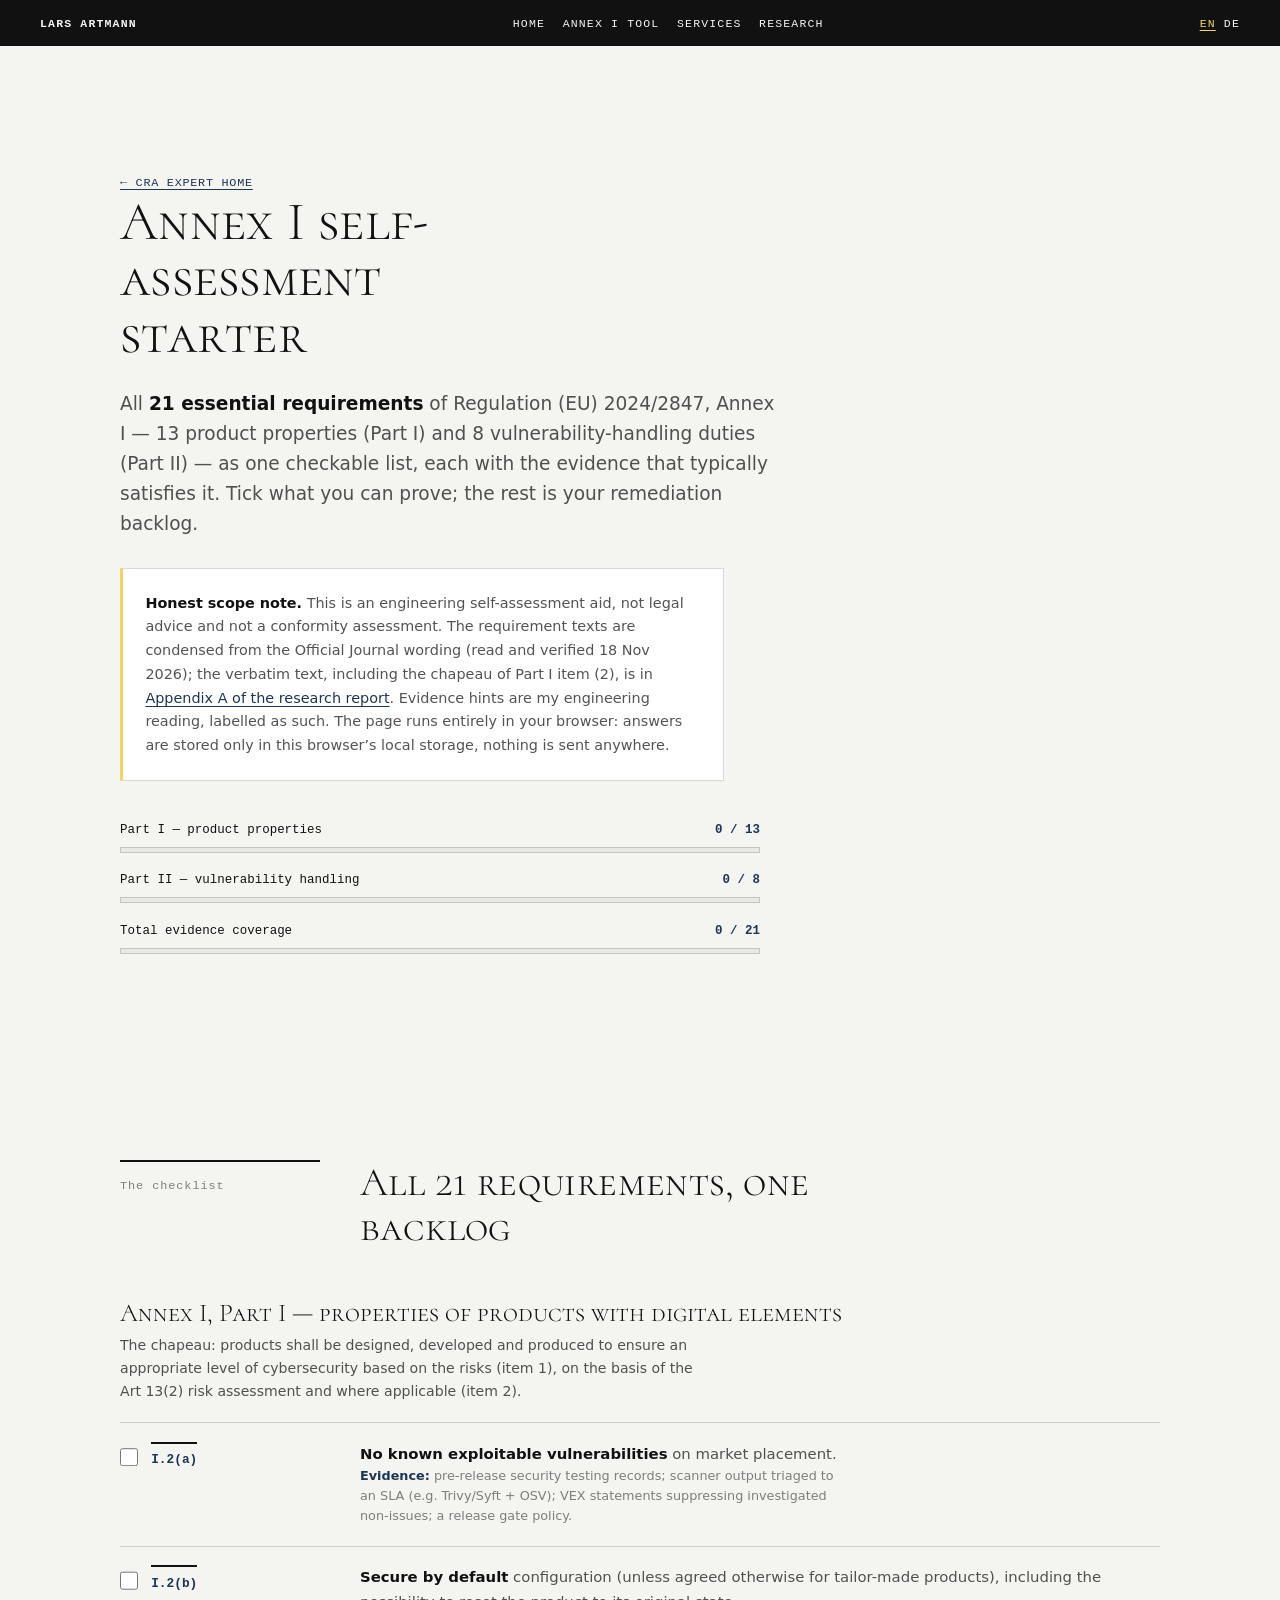
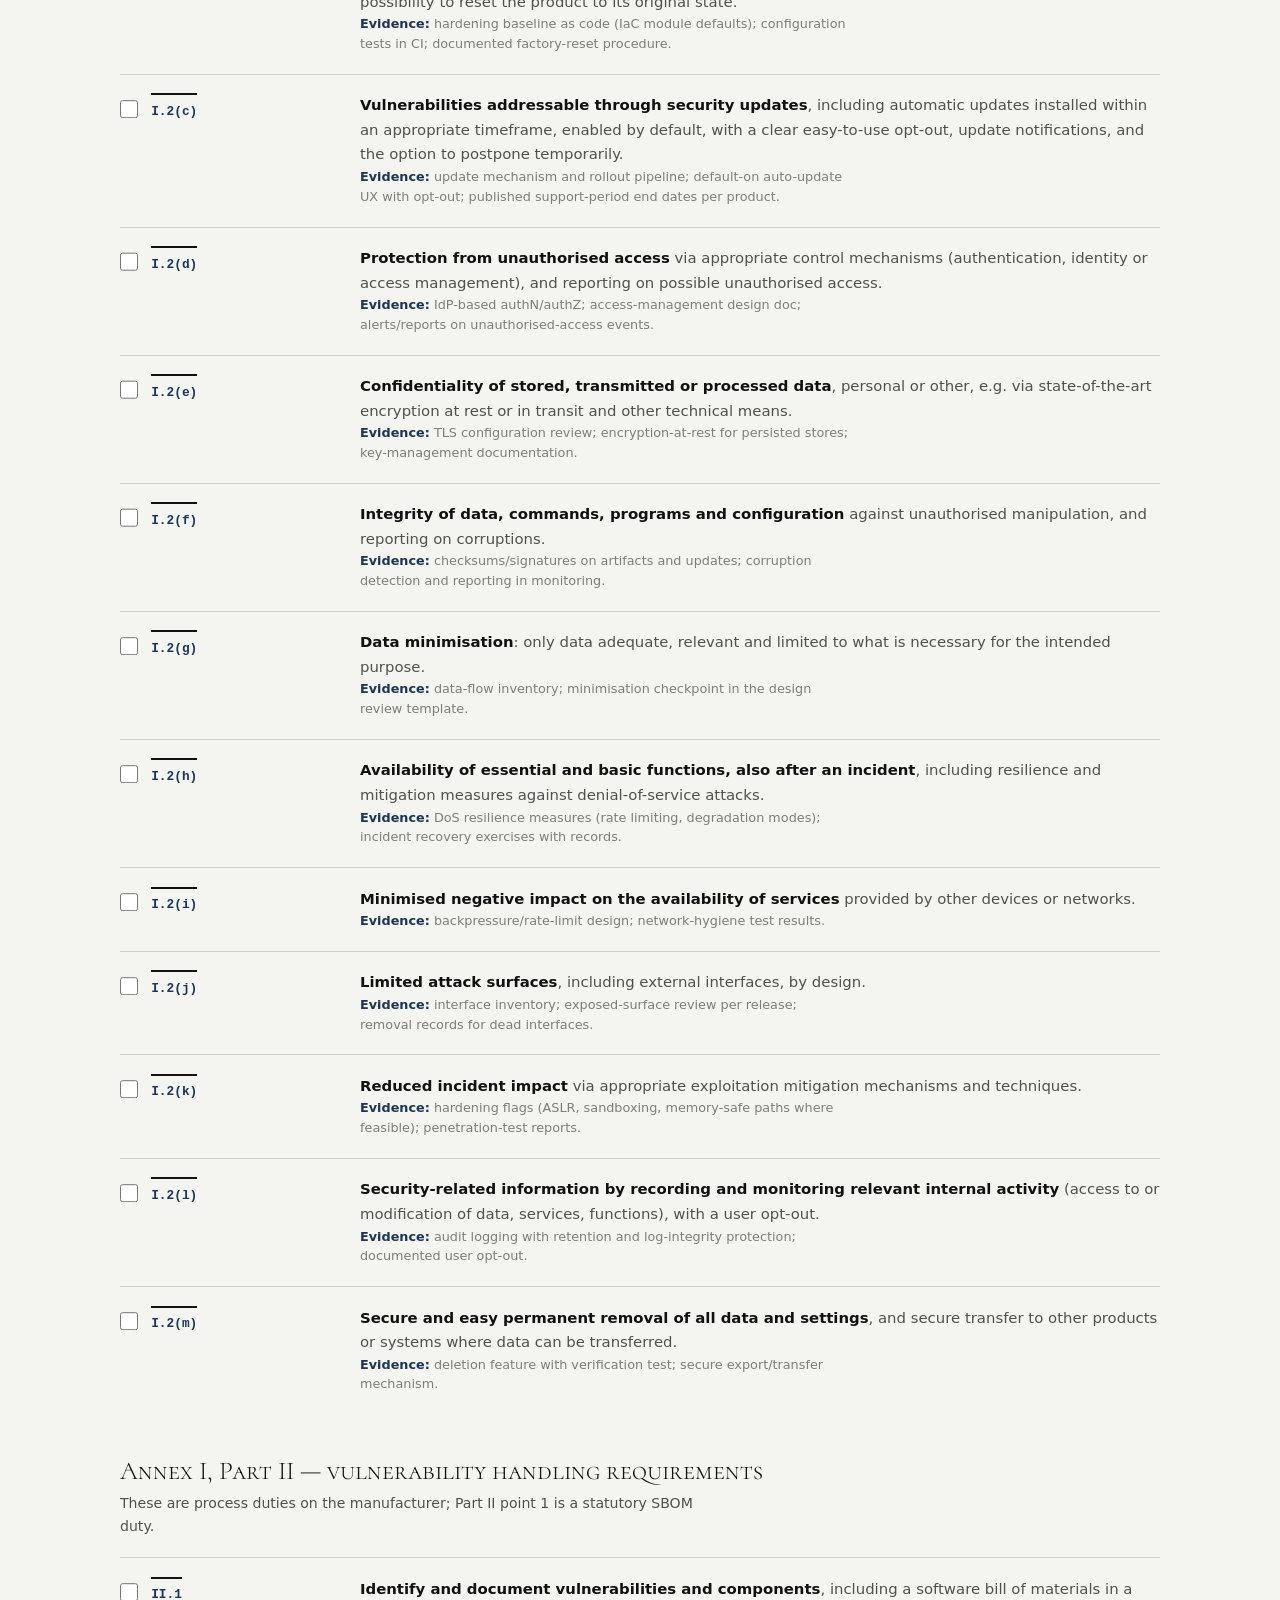
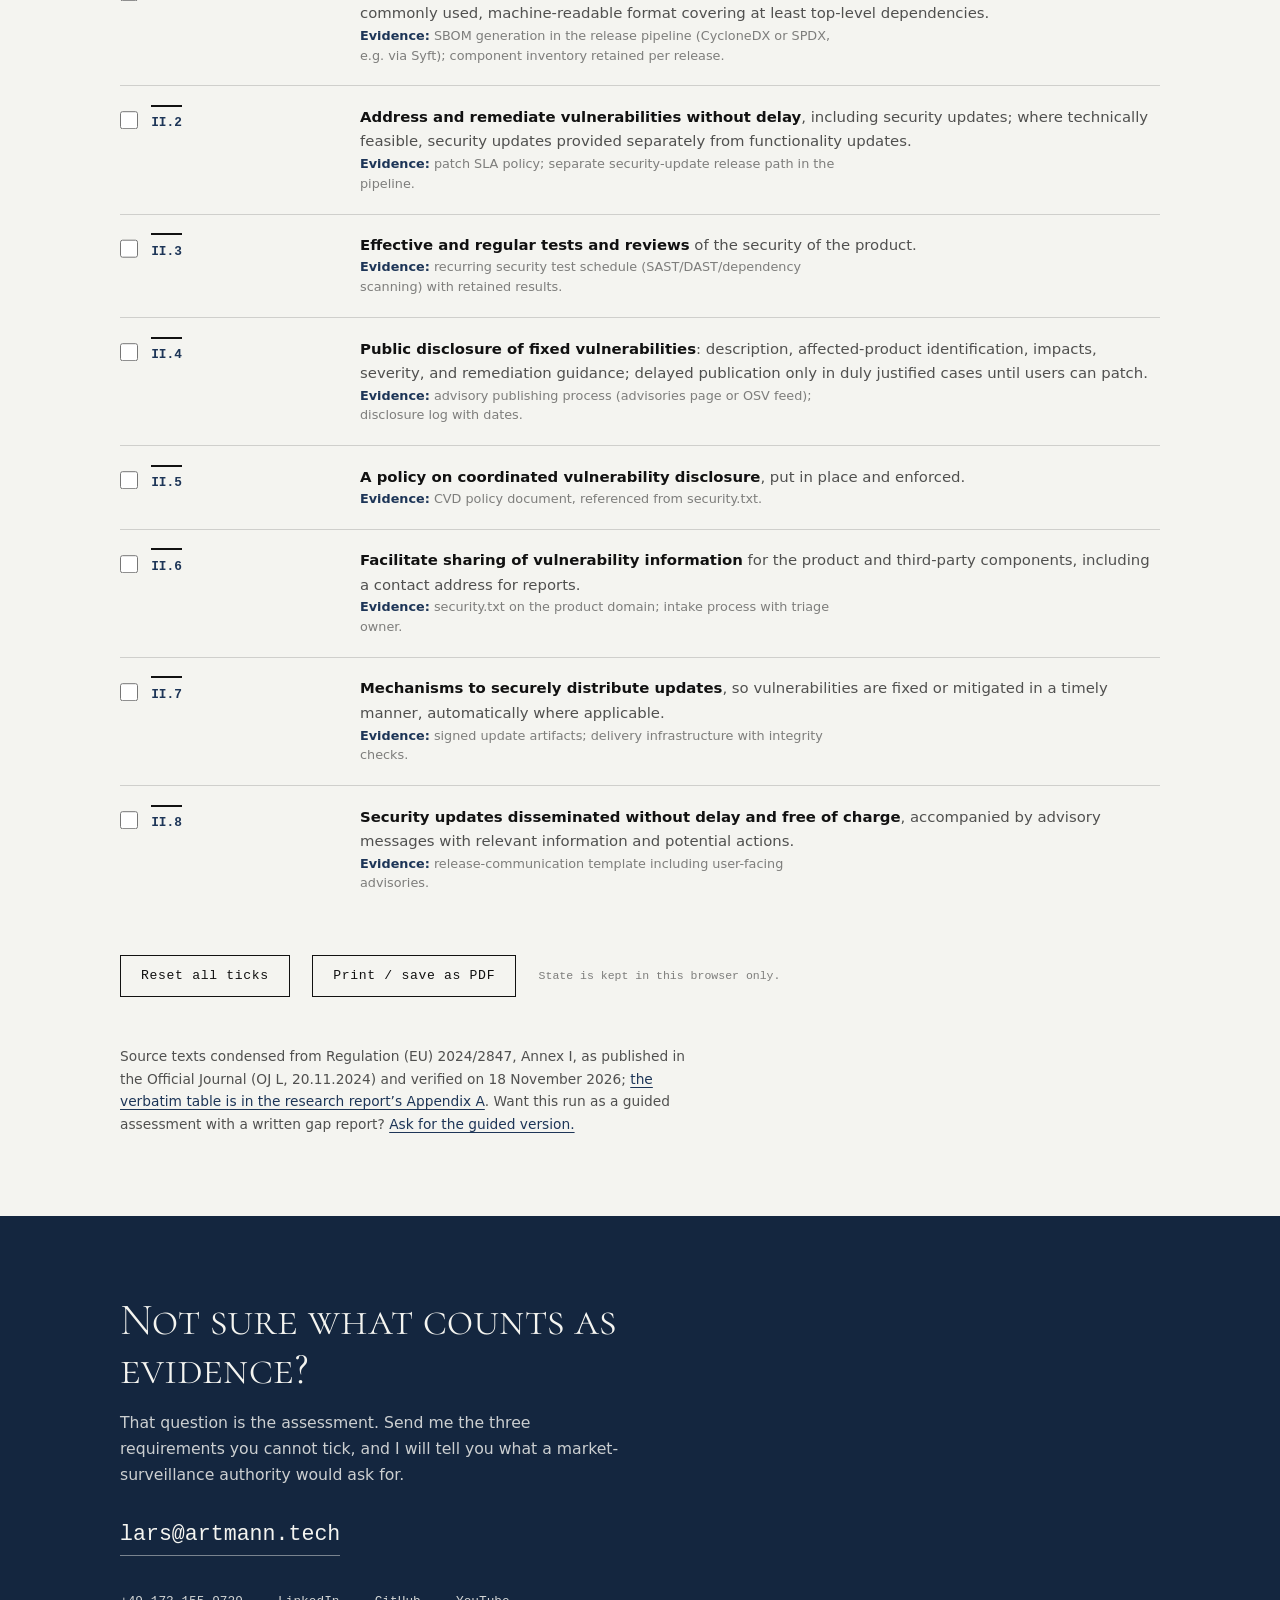
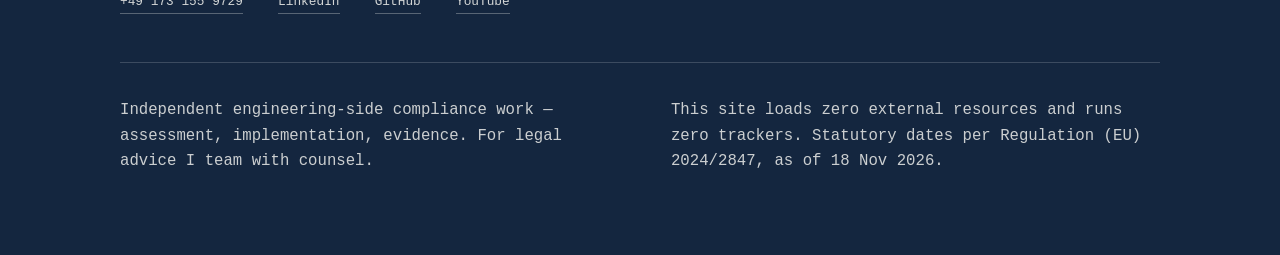
==== annex-i.html @ 2167301a "deploy: site snapshot 2026-11-18T21:20:15Z" ====
<!doctype html>
<html lang="en">
  <head>
    <meta charset="UTF-8" />
    <meta name="viewport" content="width=device-width, initial-scale=1.0" />
    <title>Annex I self-assessment — Lars Artmann, CRA Expert</title>
    <link rel="canonical" href="https://larsartmann.github.io/cra-expert/annex-i.html" />
    <meta
      name="description"
      content="Annex I self-assessment: all 13 product properties and 8 vulnerability-handling requirements as a checkable list with evidence hints. Runs locally."
    />
    <meta name="author" content="Lars Artmann" />
    <meta property="og:type" content="website" />
    <meta property="og:url" content="https://larsartmann.github.io/cra-expert/annex-i.html" />
    <meta property="og:site_name" content="Lars Artmann — CRA Expert" />
    <meta property="og:locale" content="en" />
    <meta property="og:title" content="Annex I self-assessment starter — Lars Artmann, CRA Expert" />
    <meta
      property="og:description"
      content="The 21 essential requirements of CRA Annex I as a checkable list with evidence hints. Local-only: your answers never leave this browser."
    />
    <meta name="twitter:card" content="summary" />
    <meta
      property="og:image"
      content="https://larsartmann.github.io/cra-expert/assets/og.png"
    />
    <meta property="og:image:width" content="1200" />
    <meta property="og:image:height" content="630" />
    <meta name="theme-color" content="#f4f4f0" />
    <link rel="icon" href="assets/favicon.svg" type="image/svg+xml" />
    <link
      rel="preload"
      href="assets/fonts/cormorant-sc-300.woff2"
      as="font"
      type="font/woff2"
      crossorigin
    />
    <link rel="stylesheet" href="assets/site.css" />
    <style>
      .crumbs {
        font-family: var(--font-mono);
        font-size: 0.74rem;
        letter-spacing: 0.06em;
        text-transform: uppercase;
        margin-top: 1.6rem;
      }
      .scope {
        background: var(--paper-raised);
        border: 1px solid var(--hairline);
        border-left: 3px solid var(--yellow);
        padding: clamp(1rem, 2.5vw, 1.4rem);
        margin: 1.8rem 0 0;
        font-size: 0.9rem;
        color: var(--ink-70);
        max-width: var(--measure);
      }
      .scope strong {
        color: var(--ink);
      }
      .progress-block {
        margin: 2.4rem 0 0;
        max-width: 640px;
      }
      .progress-row {
        display: flex;
        justify-content: space-between;
        align-items: baseline;
        gap: 1rem;
        font-family: var(--font-mono);
        font-size: 0.78rem;
        margin-bottom: 0.4rem;
      }
      .progress-row .count {
        color: var(--blue);
        font-weight: 700;
      }
      .bar {
        height: 6px;
        background: var(--paper-sunken);
        border: 1px solid var(--hairline);
        margin-bottom: 1.1rem;
      }
      .bar > div {
        height: 100%;
        width: 0;
        background: var(--blue);
        transition: width 0.25s ease;
      }
      .bar.total > div {
        background: var(--ink);
      }
      .reqs {
        margin-top: 2.8rem;
      }
      .reqs h3 {
        font-family: var(--font-display);
        font-weight: 300;
        font-size: 1.6rem;
        line-height: 1.15;
        margin: 2.6rem 0 0.4rem;
      }
      .reqs .part-note {
        font-size: 0.88rem;
        color: var(--ink-70);
        max-width: var(--measure);
        margin-bottom: 1.2rem;
      }
      .req {
        border-top: 1px solid var(--hairline);
        padding: 1.15rem 0 1.25rem;
        display: grid;
        grid-template-columns: 200px 1fr;
        gap: 0.3rem 2.5rem;
      }
      @media (max-width: 800px) {
        .req {
          grid-template-columns: 1fr;
          gap: 0.3rem;
        }
      }
      .req label {
        display: flex;
        gap: 0.8rem;
        align-items: baseline;
        cursor: pointer;
      }
      .req .pt {
        font-family: var(--font-mono);
        font-size: 0.8rem;
        font-weight: 700;
        color: var(--blue);
        white-space: nowrap;
        padding-top: 0.35rem;
        border-top: 2px solid var(--ink);
      }
      .req input[type="checkbox"] {
        width: 1.15rem;
        height: 1.15rem;
        flex: none;
        accent-color: var(--blue);
        transform: translateY(0.2rem);
      }
      .req .rtext {
        font-size: 0.93rem;
        color: var(--ink-70);
      }
      .req .rtext strong {
        color: var(--ink);
        font-weight: 600;
      }
      .req .hint {
        font-size: 0.8rem;
        line-height: 1.55;
        color: var(--ink-50);
        max-width: 60ch;
      }
      .req .hint strong {
        color: var(--blue);
        font-weight: 600;
      }
      .req:has(input:checked) .rtext {
        color: var(--ink-50);
      }
      .req:has(input:checked) .pt {
        color: var(--ink-50);
        border-top-color: var(--hairline-strong);
      }
      .tools {
        margin-top: 2.6rem;
        display: flex;
        gap: 0.9rem 1.4rem;
        flex-wrap: wrap;
        align-items: center;
      }
      .saved-note {
        font-family: var(--font-mono);
        font-size: 0.72rem;
        color: var(--ink-50);
      }
      .src-note {
        margin-top: 3rem;
        max-width: var(--measure);
        font-size: 0.86rem;
        color: var(--ink-70);
      }
      @media print {
        .topbar,
        .tools,
        .lang-switch {
          display: none;
        }
        body {
          font-size: 10.5pt;
          background: #fff;
        }
        .req {
          break-inside: avoid;
          grid-template-columns: 90px 1fr;
        }
        .req input[type="checkbox"] {
          appearance: none;
          border: 1.4px solid #000;
          border-radius: 0;
        }
        .req input[type="checkbox"]:checked {
          background: #000;
        }
        .scope {
          border-left-color: #000;
        }
        .progress-block .bar > div {
          transition: none;
        }
      }
    </style>
  </head>

  <body>
    <a class="skip-link" href="#main">Skip to content</a>

    <header class="topbar">
      <a class="who" href="./">Lars Artmann</a>
      <nav aria-label="Sections">
        <a href="./">Home</a>
        <a href="annex-i.html" aria-current="page">Annex I tool</a>
        <a href="./#services">Services</a>
        <a href="./#research">Research</a>
      </nav>
      <a class="top-mail" href="mailto:lars@artmann.tech">lars@artmann.tech</a>
      <span class="lang-switch">
        <a href="./" aria-current="page" lang="en">EN</a>
        <a href="index.de.html" lang="de">DE</a>
      </span>
    </header>

    <main id="main">
      <section class="hero wrap" aria-labelledby="claim">
        <p class="crumbs"><a href="./">&larr; CRA expert home</a></p>
        <h1 id="claim" class="claim" style="font-size: clamp(2rem, 4.6vw, 3.4rem)">
          Annex&nbsp;I self-assessment starter
        </h1>
        <p class="sub">
          All <strong>21 essential requirements</strong> of Regulation (EU)
          2024/2847, Annex I &mdash; 13 product properties (Part I) and 8
          vulnerability-handling duties (Part II) &mdash; as one checkable
          list, each with the evidence that typically satisfies it. Tick what
          you can prove; the rest is your remediation backlog.
        </p>
        <p class="scope">
          <strong>Honest scope note.</strong> This is an engineering
          self-assessment aid, not legal advice and not a conformity
          assessment. The requirement texts are condensed from the Official
          Journal wording (read and verified 18 Nov 2026); the verbatim text,
          including the chapeau of Part I item (2), is in
          <a href="reports/2026-11-18_sox-cra-compliance.html#annexa">Appendix A of the research report</a>.
          Evidence hints are my engineering reading, labelled as such. The
          page runs entirely in your browser: answers are stored only in
          this browser&rsquo;s local storage, nothing is sent anywhere.
        </p>

        <div class="progress-block" aria-live="polite">
          <div class="progress-row">
            <span>Part I &mdash; product properties</span>
            <span class="count" id="count-p1">0 / 13</span>
          </div>
          <div class="bar"><div id="bar-p1"></div></div>
          <div class="progress-row">
            <span>Part II &mdash; vulnerability handling</span>
            <span class="count" id="count-p2">0 / 8</span>
          </div>
          <div class="bar"><div id="bar-p2"></div></div>
          <div class="progress-row">
            <span>Total evidence coverage</span>
            <span class="count" id="count-total">0 / 21</span>
          </div>
          <div class="bar total"><div id="bar-total"></div></div>
        </div>
      </section>

      <section id="checklist" class="wrap reqs" aria-labelledby="checklist-h" data-as-of="2026-11-18">
        <div class="sec-head">
          <p class="kicker">The checklist</p>
          <h2 id="checklist-h">All 21 requirements, one backlog</h2>
        </div>

        <h3>Annex I, Part I &mdash; properties of products with digital elements</h3>
        <p class="part-note">
          The chapeau: products shall be designed, developed and produced to
          ensure an appropriate level of cybersecurity based on the risks
          (item 1), on the basis of the Art 13(2) risk assessment and where
          applicable (item 2).
        </p>

        <div class="req">
          <label><input type="checkbox" data-id="p1a" /><span class="pt">I.2(a)</span></label>
          <div>
            <p class="rtext"><strong>No known exploitable vulnerabilities</strong> on market placement.</p>
            <p class="hint"><strong>Evidence:</strong> pre-release security testing records; scanner output triaged to an SLA (e.g. Trivy/Syft + OSV); VEX statements suppressing investigated non-issues; a release gate policy.</p>
          </div>
        </div>
        <div class="req">
          <label><input type="checkbox" data-id="p1b" /><span class="pt">I.2(b)</span></label>
          <div>
            <p class="rtext"><strong>Secure by default</strong> configuration (unless agreed otherwise for tailor-made products), including the possibility to reset the product to its original state.</p>
            <p class="hint"><strong>Evidence:</strong> hardening baseline as code (IaC module defaults); configuration tests in CI; documented factory-reset procedure.</p>
          </div>
        </div>
        <div class="req">
          <label><input type="checkbox" data-id="p1c" /><span class="pt">I.2(c)</span></label>
          <div>
            <p class="rtext"><strong>Vulnerabilities addressable through security updates</strong>, including automatic updates installed within an appropriate timeframe, enabled by default, with a clear easy-to-use opt-out, update notifications, and the option to postpone temporarily.</p>
            <p class="hint"><strong>Evidence:</strong> update mechanism and rollout pipeline; default-on auto-update UX with opt-out; published support-period end dates per product.</p>
          </div>
        </div>
        <div class="req">
          <label><input type="checkbox" data-id="p1d" /><span class="pt">I.2(d)</span></label>
          <div>
            <p class="rtext"><strong>Protection from unauthorised access</strong> via appropriate control mechanisms (authentication, identity or access management), and reporting on possible unauthorised access.</p>
            <p class="hint"><strong>Evidence:</strong> IdP-based authN/authZ; access-management design doc; alerts/reports on unauthorised-access events.</p>
          </div>
        </div>
        <div class="req">
          <label><input type="checkbox" data-id="p1e" /><span class="pt">I.2(e)</span></label>
          <div>
            <p class="rtext"><strong>Confidentiality of stored, transmitted or processed data</strong>, personal or other, e.g. via state-of-the-art encryption at rest or in transit and other technical means.</p>
            <p class="hint"><strong>Evidence:</strong> TLS configuration review; encryption-at-rest for persisted stores; key-management documentation.</p>
          </div>
        </div>
        <div class="req">
          <label><input type="checkbox" data-id="p1f" /><span class="pt">I.2(f)</span></label>
          <div>
            <p class="rtext"><strong>Integrity of data, commands, programs and configuration</strong> against unauthorised manipulation, and reporting on corruptions.</p>
            <p class="hint"><strong>Evidence:</strong> checksums/signatures on artifacts and updates; corruption detection and reporting in monitoring.</p>
          </div>
        </div>
        <div class="req">
          <label><input type="checkbox" data-id="p1g" /><span class="pt">I.2(g)</span></label>
          <div>
            <p class="rtext"><strong>Data minimisation</strong>: only data adequate, relevant and limited to what is necessary for the intended purpose.</p>
            <p class="hint"><strong>Evidence:</strong> data-flow inventory; minimisation checkpoint in the design review template.</p>
          </div>
        </div>
        <div class="req">
          <label><input type="checkbox" data-id="p1h" /><span class="pt">I.2(h)</span></label>
          <div>
            <p class="rtext"><strong>Availability of essential and basic functions, also after an incident</strong>, including resilience and mitigation measures against denial-of-service attacks.</p>
            <p class="hint"><strong>Evidence:</strong> DoS resilience measures (rate limiting, degradation modes); incident recovery exercises with records.</p>
          </div>
        </div>
        <div class="req">
          <label><input type="checkbox" data-id="p1i" /><span class="pt">I.2(i)</span></label>
          <div>
            <p class="rtext"><strong>Minimised negative impact on the availability of services</strong> provided by other devices or networks.</p>
            <p class="hint"><strong>Evidence:</strong> backpressure/rate-limit design; network-hygiene test results.</p>
          </div>
        </div>
        <div class="req">
          <label><input type="checkbox" data-id="p1j" /><span class="pt">I.2(j)</span></label>
          <div>
            <p class="rtext"><strong>Limited attack surfaces</strong>, including external interfaces, by design.</p>
            <p class="hint"><strong>Evidence:</strong> interface inventory; exposed-surface review per release; removal records for dead interfaces.</p>
          </div>
        </div>
        <div class="req">
          <label><input type="checkbox" data-id="p1k" /><span class="pt">I.2(k)</span></label>
          <div>
            <p class="rtext"><strong>Reduced incident impact</strong> via appropriate exploitation mitigation mechanisms and techniques.</p>
            <p class="hint"><strong>Evidence:</strong> hardening flags (ASLR, sandboxing, memory-safe paths where feasible); penetration-test reports.</p>
          </div>
        </div>
        <div class="req">
          <label><input type="checkbox" data-id="p1l" /><span class="pt">I.2(l)</span></label>
          <div>
            <p class="rtext"><strong>Security-related information by recording and monitoring relevant internal activity</strong> (access to or modification of data, services, functions), with a user opt-out.</p>
            <p class="hint"><strong>Evidence:</strong> audit logging with retention and log-integrity protection; documented user opt-out.</p>
          </div>
        </div>
        <div class="req">
          <label><input type="checkbox" data-id="p1m" /><span class="pt">I.2(m)</span></label>
          <div>
            <p class="rtext"><strong>Secure and easy permanent removal of all data and settings</strong>, and secure transfer to other products or systems where data can be transferred.</p>
            <p class="hint"><strong>Evidence:</strong> deletion feature with verification test; secure export/transfer mechanism.</p>
          </div>
        </div>

        <h3>Annex I, Part II &mdash; vulnerability handling requirements</h3>
        <p class="part-note">
          These are process duties on the manufacturer; Part II point 1 is a
          statutory SBOM duty.
        </p>

        <div class="req">
          <label><input type="checkbox" data-id="p2-1" /><span class="pt">II.1</span></label>
          <div>
            <p class="rtext"><strong>Identify and document vulnerabilities and components</strong>, including a software bill of materials in a commonly used, machine-readable format covering at least top-level dependencies.</p>
            <p class="hint"><strong>Evidence:</strong> SBOM generation in the release pipeline (CycloneDX or SPDX, e.g. via Syft); component inventory retained per release.</p>
          </div>
        </div>
        <div class="req">
          <label><input type="checkbox" data-id="p2-2" /><span class="pt">II.2</span></label>
          <div>
            <p class="rtext"><strong>Address and remediate vulnerabilities without delay</strong>, including security updates; where technically feasible, security updates provided separately from functionality updates.</p>
            <p class="hint"><strong>Evidence:</strong> patch SLA policy; separate security-update release path in the pipeline.</p>
          </div>
        </div>
        <div class="req">
          <label><input type="checkbox" data-id="p2-3" /><span class="pt">II.3</span></label>
          <div>
            <p class="rtext"><strong>Effective and regular tests and reviews</strong> of the security of the product.</p>
            <p class="hint"><strong>Evidence:</strong> recurring security test schedule (SAST/DAST/dependency scanning) with retained results.</p>
          </div>
        </div>
        <div class="req">
          <label><input type="checkbox" data-id="p2-4" /><span class="pt">II.4</span></label>
          <div>
            <p class="rtext"><strong>Public disclosure of fixed vulnerabilities</strong>: description, affected-product identification, impacts, severity, and remediation guidance; delayed publication only in duly justified cases until users can patch.</p>
            <p class="hint"><strong>Evidence:</strong> advisory publishing process (advisories page or OSV feed); disclosure log with dates.</p>
          </div>
        </div>
        <div class="req">
          <label><input type="checkbox" data-id="p2-5" /><span class="pt">II.5</span></label>
          <div>
            <p class="rtext"><strong>A policy on coordinated vulnerability disclosure</strong>, put in place and enforced.</p>
            <p class="hint"><strong>Evidence:</strong> CVD policy document, referenced from security.txt.</p>
          </div>
        </div>
        <div class="req">
          <label><input type="checkbox" data-id="p2-6" /><span class="pt">II.6</span></label>
          <div>
            <p class="rtext"><strong>Facilitate sharing of vulnerability information</strong> for the product and third-party components, including a contact address for reports.</p>
            <p class="hint"><strong>Evidence:</strong> security.txt on the product domain; intake process with triage owner.</p>
          </div>
        </div>
        <div class="req">
          <label><input type="checkbox" data-id="p2-7" /><span class="pt">II.7</span></label>
          <div>
            <p class="rtext"><strong>Mechanisms to securely distribute updates</strong>, so vulnerabilities are fixed or mitigated in a timely manner, automatically where applicable.</p>
            <p class="hint"><strong>Evidence:</strong> signed update artifacts; delivery infrastructure with integrity checks.</p>
          </div>
        </div>
        <div class="req">
          <label><input type="checkbox" data-id="p2-8" /><span class="pt">II.8</span></label>
          <div>
            <p class="rtext"><strong>Security updates disseminated without delay and free of charge</strong>, accompanied by advisory messages with relevant information and potential actions.</p>
            <p class="hint"><strong>Evidence:</strong> release-communication template including user-facing advisories.</p>
          </div>
        </div>

        <div class="tools">
          <button class="btn btn-ghost" type="button" id="reset-checklist">Reset all ticks</button>
          <button class="btn btn-ghost" type="button" id="print-checklist">Print / save as PDF</button>
          <span class="saved-note" id="saved-note">State is kept in this browser only.</span>
        </div>

        <p class="src-note">
          Source texts condensed from Regulation (EU) 2024/2847, Annex I, as
          published in the Official Journal (OJ L, 20.11.2024) and verified
          on 18 November 2026;
          <a href="reports/2026-11-18_sox-cra-compliance.html#annexa">the verbatim table is in the research report&rsquo;s Appendix A</a>.
          Want this run as a guided assessment with a written gap report?
          <a href="mailto:lars@artmann.tech?subject=Annex%20I%20guided%20assessment">Ask for the guided version.</a>
        </p>
      </section>
    </main>

    <footer id="contact" class="contact">
      <div class="wrap">
        <h2>Not sure what counts as evidence?</h2>
        <p>
          That question is the assessment. Send me the three requirements you
          cannot tick, and I will tell you what a market-surveillance authority
          would ask for.
        </p>
        <a class="big-mail" href="mailto:lars@artmann.tech">lars@artmann.tech</a>
        <div class="contact-channels">
          <a href="tel:+491731559729">+49 173 155 9729</a>
          <a href="https://www.linkedin.com/in/larsartmann" rel="me">LinkedIn</a>
          <a href="https://github.com/larsartmann" rel="me">GitHub</a>
          <a href="https://youtube.com/@larsartmann" rel="me">YouTube</a>
        </div>
        <div class="colophon">
          <p>
            Independent engineering-side compliance work &mdash; assessment,
            implementation, evidence. For legal advice I team with counsel.
          </p>
          <p>
            This site loads zero external resources and runs zero trackers.
            Statutory dates per Regulation (EU) 2024/2847, as of 18 Nov 2026.
          </p>
        </div>
      </div>
    </footer>

    <script>
      // Local-only checklist state (localStorage); zero network.
      (function () {
        var KEY = "cra-annex1-v1";
        var boxes = Array.prototype.slice.call(
          document.querySelectorAll('.req input[type="checkbox"]')
        );
        function readState() {
          try {
            return JSON.parse(localStorage.getItem(KEY) || "{}");
          } catch (e) {
            return {};
          }
        }
        function save() {
          var state = {};
          boxes.forEach(function (box) {
            if (box.checked) state[box.dataset.id] = 1;
          });
          try {
            localStorage.setItem(KEY, JSON.stringify(state));
            var note = document.getElementById("saved-note");
            if (note) note.textContent = "Saved locally " + new Date().toLocaleString() + ".";
          } catch (e) {
            /* storage unavailable: checklist still works per-tab */
          }
        }
        function update() {
          function countFor(prefix) {
            var all = boxes.filter(function (b) {
              return b.dataset.id.indexOf(prefix) === 0;
            });
            return [all.filter(function (b) { return b.checked; }).length, all.length];
          }
          function setBar(barId, countId, done, total) {
            var bar = document.getElementById(barId);
            var label = document.getElementById(countId);
            if (label) label.textContent = done + " / " + total;
            if (bar) bar.style.width = (total ? (100 * done) / total : 0) + "%";
          }
          var p1 = countFor("p1");
          var p2 = countFor("p2-");
          setBar("bar-p1", "count-p1", p1[0], p1[1]);
          setBar("bar-p2", "count-p2", p2[0], p2[1]);
          setBar("bar-total", "count-total", p1[0] + p2[0], p1[1] + p2[1]);
        }
        var stored = readState();
        boxes.forEach(function (box) {
          box.checked = !!stored[box.dataset.id];
          box.addEventListener("change", function () {
            save();
            update();
          });
        });
        var reset = document.getElementById("reset-checklist");
        if (reset)
          reset.addEventListener("click", function () {
            boxes.forEach(function (box) {
              box.checked = false;
            });
            try {
              localStorage.removeItem(KEY);
            } catch (e) {
              /* ignore */
            }
            var note = document.getElementById("saved-note");
            if (note) note.textContent = "State is kept in this browser only.";
            update();
          });
        var printBtn = document.getElementById("print-checklist");
        if (printBtn) printBtn.addEventListener("click", function () { window.print(); });
        update();
      })();
    </script>
  </body>
</html>
---- assets/site.css ----
/* =============================================================
   Lars Artmann — Cyber Resilience Act expert site
   Same design language as my published research reports:
   paper and ink, EU blue as the working accent, red reserved
   for the clock. Zero external requests, zero trackers.
   ============================================================= */

@font-face {
  font-family: "Cormorant SC";
  font-style: normal;
  font-weight: 300;
  font-display: swap;
  src: url("fonts/cormorant-sc-300.woff2") format("woff2");
}

:root {
  --paper: #f4f4f0;
  --paper-raised: #ffffff;
  --paper-sunken: #e9e9e3;
  --ink: #111111;
  --ink-70: rgba(17, 17, 17, 0.72);
  --ink-50: rgba(17, 17, 17, 0.52);
  --hairline: rgba(17, 17, 17, 0.16);
  --hairline-strong: rgba(17, 17, 17, 0.34);
  --blue: #1d3557;
  --blue-deep: #14263f;
  --red: #d02f3c;
  --yellow: #f4d35e;

  --font-display: "Cormorant SC", "Iowan Old Style", Georgia, serif;
  --font-body:
    ui-sans-serif, system-ui, -apple-system, BlinkMacSystemFont,
    "Segoe UI", Roboto, Helvetica, Arial, sans-serif;
  --font-mono:
    ui-monospace, "Cascadia Code", "Source Code Pro", "JetBrains Mono",
    Menlo, Consolas, monospace;

  --wide: 1120px;
  --measure: 66ch;
  --pad: clamp(1.1rem, 4vw, 2.5rem);
}

* {
  box-sizing: border-box;
  margin: 0;
  padding: 0;
}

html {
  scroll-behavior: smooth;
}

body {
  background: var(--paper);
  color: var(--ink);
  font-family: var(--font-body);
  font-size: 16.5px;
  line-height: 1.65;
  -webkit-font-smoothing: antialiased;
  text-rendering: optimizeLegibility;
}

section[id],
footer[id] {
  scroll-margin-top: 3.5rem;
}

:focus-visible {
  outline: 2px solid var(--red);
  outline-offset: 3px;
}
a:focus-visible {
  outline-offset: 2px;
}

.skip-link {
  position: absolute;
  left: -9999px;
  top: 0;
  background: var(--ink);
  color: var(--paper);
  padding: 0.6rem 1rem;
  font-family: var(--font-mono);
  font-size: 0.8rem;
  z-index: 100;
}
.skip-link:focus {
  left: 0;
}

a {
  color: var(--blue);
  text-decoration-thickness: 1px;
  text-underline-offset: 3px;
}
a:hover {
  color: var(--red);
}

/* --- Top bar ------------------------------------------------ */

.topbar {
  background: var(--ink);
  color: var(--paper);
  display: flex;
  justify-content: space-between;
  align-items: baseline;
  gap: 1rem;
  padding: 0.85rem var(--pad);
  font-family: var(--font-mono);
  font-size: 0.72rem;
  letter-spacing: 0.1em;
  text-transform: uppercase;
}
.topbar a {
  color: var(--paper);
  text-decoration: none;
}
.topbar a:hover {
  color: var(--yellow);
}
.topbar .who {
  font-weight: 700;
  white-space: nowrap;
}
.topbar nav {
  display: flex;
  gap: 1.1rem;
  flex-wrap: wrap;
  justify-content: flex-end;
}
.topbar .top-mail {
  display: none;
}
.topbar .lang-switch {
  white-space: nowrap;
}
.topbar .lang-switch a[aria-current="page"] {
  color: var(--yellow);
  text-decoration: underline;
  text-underline-offset: 3px;
}
@media (max-width: 640px) {
  .topbar nav {
    display: none;
  }
  .topbar .top-mail {
    display: inline;
  }
}

/* --- Shared section scaffolding ----------------------------- */

.wrap {
  max-width: var(--wide);
  margin: 0 auto;
  padding-inline: var(--pad);
}

section {
  padding-block: clamp(2.8rem, 7vw, 5rem);
}
.band + section {
  border-top: 1px solid var(--hairline);
}

.sec-head {
  display: grid;
  grid-template-columns: 200px 1fr;
  gap: 1rem 2.5rem;
  margin-bottom: clamp(1.8rem, 4vw, 3rem);
}
@media (max-width: 800px) {
  .sec-head {
    grid-template-columns: 1fr;
    gap: 0.4rem;
  }
}
.sec-head .kicker {
  font-family: var(--font-mono);
  font-size: 0.74rem;
  letter-spacing: 0.08em;
  color: var(--ink-50);
  padding-top: 0.9rem;
  border-top: 2px solid var(--ink);
}
.sec-head h2 {
  font-family: var(--font-display);
  font-weight: 300;
  font-size: clamp(1.75rem, 3.6vw, 2.5rem);
  line-height: 1.12;
  letter-spacing: 0.01em;
  max-width: 24ch;
}

.prose {
  max-width: var(--measure);
}
.prose + .prose {
  margin-top: 1em;
}
.lede {
  font-size: 1.14rem;
  line-height: 1.6;
  max-width: 58ch;
}

.cite {
  font-family: var(--font-mono);
  font-size: 0.78rem;
  color: var(--ink-50);
}

/* --- Hero ---------------------------------------------------- */

.hero {
  padding-top: clamp(3rem, 8vw, 6.5rem);
  padding-bottom: clamp(2rem, 5vw, 4rem);
}
.hero .claim {
  font-family: var(--font-display);
  font-weight: 300;
  font-size: clamp(2.5rem, 6.4vw, 4.6rem);
  line-height: 1.04;
  letter-spacing: 0.005em;
  max-width: 15ch;
}
.hero .name-line {
  font-family: var(--font-mono);
  font-size: 0.82rem;
  letter-spacing: 0.1em;
  text-transform: uppercase;
  color: var(--blue);
  margin-bottom: 1.6rem;
}
.hero .sub {
  margin-top: 1.6rem;
  font-size: 1.16rem;
  line-height: 1.62;
  max-width: 56ch;
  color: var(--ink-70);
}
.hero .sub strong {
  color: var(--ink);
}
.hero .cta-row {
  margin-top: 2.2rem;
  display: flex;
  gap: 0.9rem 1.4rem;
  flex-wrap: wrap;
  align-items: center;
}

.btn {
  display: inline-block;
  font-family: var(--font-mono);
  font-size: 0.82rem;
  letter-spacing: 0.05em;
  padding: 0.78rem 1.25rem;
  text-decoration: none;
  border: 1px solid var(--ink);
  transition: background-color 0.15s ease, color 0.15s ease;
}
.btn:hover {
  color: var(--ink);
}
.btn-primary {
  background: var(--ink);
  color: var(--paper);
}
.btn-primary:hover {
  background: var(--blue);
  border-color: var(--blue);
  color: #fff;
}
.btn-ghost {
  background: transparent;
  color: var(--ink);
}
.btn-ghost:hover {
  background: var(--paper-sunken);
  border-color: var(--ink);
}

/* --- Timeline band (the one bold element) -------------------- */

.band {
  background: var(--paper-raised);
  border-top: 1px solid var(--hairline);
  border-bottom: 1px solid var(--hairline);
}
.timeline {
  position: relative;
  margin: 0 auto;
  padding: 4.6rem 0 4rem;
}
.tl-base {
  position: relative;
  height: 2px;
  background: var(--hairline-strong);
}
.tl-elapsed {
  position: absolute;
  inset-block-start: 0;
  inset-inline-start: 0;
  height: 2px;
  width: 64.5%;
  background: var(--red);
}
.tl-tick {
  position: absolute;
  inset-block-start: -5px;
  width: 1px;
  height: 12px;
  background: var(--ink);
}
.tl-tick.past {
  background: var(--red);
}
.tl-tick .tl-date {
  position: absolute;
  top: 20px;
  left: 0;
  transform: translateX(-50%);
  font-family: var(--font-mono);
  font-size: 0.72rem;
  white-space: nowrap;
  color: var(--ink-70);
}
.tl-tick .tl-label {
  position: absolute;
  bottom: 20px;
  left: 0;
  transform: translateX(-50%);
  font-size: 0.82rem;
  line-height: 1.3;
  width: 150px;
  text-align: center;
  color: var(--ink-70);
}
.tl-tick .tl-label strong {
  display: block;
  color: var(--ink);
  font-weight: 600;
}
.tl-tick.mid .tl-date {
  top: auto;
  bottom: 20px;
}
.tl-tick.mid .tl-label {
  bottom: auto;
  top: 20px;
}
.tl-tick.edge .tl-date,
.tl-tick.edge .tl-label {
  transform: none;
  text-align: left;
}
.tl-tick.edge-r .tl-date,
.tl-tick.edge-r .tl-label {
  transform: translateX(-100%);
  text-align: right;
}
.tl-live {
  color: var(--red);
  font-family: var(--font-mono);
  font-size: 0.66rem;
  letter-spacing: 0.12em;
  text-transform: uppercase;
}
.tl-today {
  position: absolute;
  inset-block-start: -6px;
  inset-inline-start: 64.5%;
  width: 0;
  height: 0;
}
.tl-today .dot {
  position: absolute;
  left: -6px;
  top: -1px;
  width: 12px;
  height: 12px;
  border-radius: 50%;
  background: var(--red);
}
.tl-today .tag {
  position: absolute;
  left: 12px;
  bottom: 8px;
  font-family: var(--font-mono);
  font-size: 0.72rem;
  white-space: nowrap;
  color: var(--red);
  background: var(--paper-raised);
  padding: 2px 6px;
  border: 1px solid var(--red);
}
.tl-caption {
  margin-top: 2.2rem;
  display: flex;
  justify-content: space-between;
  gap: 1rem;
  flex-wrap: wrap;
}
.tl-count {
  font-family: var(--font-display);
  font-size: 1.5rem;
  color: var(--red);
}
.tl-count .num {
  font-size: 2.2rem;
}
.tl-count.done {
  color: var(--ink);
}
.tl-note {
  font-size: 0.85rem;
  color: var(--ink-50);
  max-width: 46ch;
  align-self: end;
}
@media (prefers-reduced-motion: no-preference) {
  .tl-today .dot {
    animation: tl-pulse 2.2s ease-out infinite;
  }
  @keyframes tl-pulse {
    0% {
      box-shadow: 0 0 0 0 rgba(208, 47, 60, 0.45);
    }
    70% {
      box-shadow: 0 0 0 11px rgba(208, 47, 60, 0);
    }
    100% {
      box-shadow: 0 0 0 0 rgba(208, 47, 60, 0);
    }
  }
}
@media (max-width: 640px) {
  .timeline {
    padding-inline: 0;
  }
  .tl-tick .tl-label {
    width: 110px;
    font-size: 0.72rem;
  }
  .tl-today .tag {
    display: none;
  }
}

/* --- Fact blocks (the clock) --------------------------------- */

.facts {
  display: grid;
  grid-template-columns: repeat(3, 1fr);
  gap: 0;
  border: 1px solid var(--hairline);
  background: var(--paper-raised);
}
@media (max-width: 900px) {
  .facts {
    grid-template-columns: 1fr;
  }
  .fact + .fact {
    border-top: 1px solid var(--hairline);
  }
}
@media (min-width: 901px) {
  .fact + .fact {
    border-left: 1px solid var(--hairline);
  }
}
.fact {
  padding: clamp(1.3rem, 2.5vw, 1.9rem);
}
.fact .fact-rule {
  width: 34px;
  height: 3px;
  background: var(--blue);
  margin-bottom: 1.1rem;
}
.fact.fact-red .fact-rule {
  background: var(--red);
}
.fact.fact-yellow .fact-rule {
  background: var(--yellow);
}
.fact h3 {
  font-size: 1.02rem;
  line-height: 1.35;
  margin-bottom: 0.6rem;
}
.fact p {
  font-size: 0.92rem;
  line-height: 1.6;
  color: var(--ink-70);
}
.fact p + p {
  margin-top: 0.5em;
}
.fact .key {
  font-family: var(--font-mono);
  font-size: 0.76rem;
}

/* --- Services ------------------------------------------------ */

.svc {
  border-top: 1px solid var(--hairline);
  padding: clamp(1.4rem, 3vw, 2rem) 0;
  display: grid;
  grid-template-columns: 200px 1fr;
  gap: 0.5rem 2.5rem;
}
@media (max-width: 800px) {
  .svc {
    grid-template-columns: 1fr;
    gap: 0.5rem;
  }
}
.svc:last-of-type {
  border-bottom: 1px solid var(--hairline);
}
.svc h3 {
  font-family: var(--font-display);
  font-weight: 300;
  font-size: 1.45rem;
  line-height: 1.2;
}
.svc .svc-body {
  max-width: var(--measure);
  font-size: 0.96rem;
  color: var(--ink-70);
}
.svc .svc-body strong {
  color: var(--ink);
}

/* --- Research artifacts -------------------------------------- */

.artifact {
  background: var(--paper-raised);
  border: 1px solid var(--hairline);
  padding: clamp(1.4rem, 3vw, 2.2rem);
}
.artifact + .artifact {
  margin-top: 1.4rem;
}
.artifact .art-meta {
  font-family: var(--font-mono);
  font-size: 0.74rem;
  color: var(--ink-50);
  margin-bottom: 0.8rem;
}
.artifact h3 {
  font-family: var(--font-display);
  font-weight: 300;
  font-size: 1.7rem;
  line-height: 1.15;
  margin-bottom: 0.7rem;
}
.artifact h3 a {
  color: var(--ink);
  text-decoration: none;
  border-bottom: 1px solid var(--hairline-strong);
}
.artifact h3 a:hover {
  color: var(--blue);
  border-bottom-color: var(--blue);
}
.artifact p {
  max-width: var(--measure);
  font-size: 0.95rem;
  color: var(--ink-70);
}
.artifact .includes {
  margin-top: 1rem;
  font-size: 0.84rem;
  color: var(--ink-70);
  columns: 2;
  column-gap: 2.5rem;
  max-width: 62ch;
}
@media (max-width: 640px) {
  .artifact .includes {
    columns: 1;
  }
}
.artifact .includes li {
  break-inside: avoid;
  margin-bottom: 0.3em;
  padding-left: 1rem;
  position: relative;
  list-style: none;
}
.artifact .includes li::before {
  content: "";
  position: absolute;
  left: 0;
  top: 0.62em;
  width: 5px;
  height: 5px;
  background: var(--blue);
}
.artifact .art-cta {
  margin-top: 1.4rem;
}

/* --- Track record --------------------------------------------- */

.track {
  display: grid;
  grid-template-columns: repeat(2, 1fr);
  gap: clamp(1.4rem, 3vw, 2.5rem);
}
@media (max-width: 800px) {
  .track {
    grid-template-columns: 1fr;
  }
}
.track-item {
  border-top: 2px solid var(--ink);
  padding-top: 0.9rem;
}
.track-item .where {
  font-family: var(--font-mono);
  font-size: 0.76rem;
  color: var(--ink-50);
  margin-bottom: 0.35rem;
}
.track-item h3 {
  font-size: 1.05rem;
  margin-bottom: 0.45rem;
}
.track-item p {
  font-size: 0.92rem;
  color: var(--ink-70);
}

/* --- Method ---------------------------------------------------- */

.method {
  counter-reset: m;
  border-top: 1px solid var(--hairline);
}
.method li {
  list-style: none;
  counter-increment: m;
  border-bottom: 1px solid var(--hairline);
  padding: clamp(1.2rem, 2.5vw, 1.7rem) 0;
  display: grid;
  grid-template-columns: 200px 1fr;
  gap: 0.4rem 2.5rem;
}
@media (max-width: 800px) {
  .method li {
    grid-template-columns: 1fr;
  }
}
.method li::before {
  content: "M" counter(m);
  font-family: var(--font-mono);
  font-size: 0.76rem;
  color: var(--blue);
  padding-top: 0.35rem;
}
.method h3 {
  font-size: 1.05rem;
  margin-bottom: 0.35rem;
}
.method p {
  font-size: 0.93rem;
  color: var(--ink-70);
  max-width: var(--measure);
}

/* --- About ------------------------------------------------------ */

.about-grid {
  display: grid;
  grid-template-columns: 240px 1fr;
  gap: clamp(1.6rem, 4vw, 3.5rem);
  align-items: start;
}
@media (max-width: 720px) {
  .about-grid {
    grid-template-columns: 1fr;
  }
  .about-photo {
    max-width: 220px;
  }
}
.about-photo {
  width: 100%;
  aspect-ratio: 1;
  object-fit: cover;
  border: 1px solid var(--hairline-strong);
  filter: grayscale(18%) contrast(1.02);
}
.about-facts {
  margin-top: 1.1rem;
  font-family: var(--font-mono);
  font-size: 0.76rem;
  line-height: 1.9;
  color: var(--ink-70);
}
.quotes {
  margin-top: 2.2rem;
  display: grid;
  grid-template-columns: repeat(2, 1fr);
  gap: clamp(1.4rem, 3vw, 2.5rem);
}
@media (max-width: 800px) {
  .quotes {
    grid-template-columns: 1fr;
  }
}
blockquote {
  border-top: 2px solid var(--blue);
  padding-top: 0.9rem;
}
blockquote p {
  font-size: 0.95rem;
  color: var(--ink-70);
  max-width: 52ch;
}
blockquote footer {
  margin-top: 0.6rem;
  font-family: var(--font-mono);
  font-size: 0.74rem;
  color: var(--ink-50);
}

/* --- Contact footer --------------------------------------------- */

.contact {
  background: var(--blue-deep);
  color: var(--paper);
}
.contact .wrap {
  padding-block: clamp(3rem, 7vw, 5rem);
}
.contact h2 {
  font-family: var(--font-display);
  font-weight: 300;
  font-size: clamp(1.9rem, 4vw, 2.8rem);
  line-height: 1.1;
  max-width: 22ch;
}
.contact p {
  margin-top: 1rem;
  max-width: 52ch;
  color: rgba(244, 244, 240, 0.82);
  font-size: 0.98rem;
}
.contact .big-mail {
  display: inline-block;
  margin-top: 1.8rem;
  font-family: var(--font-mono);
  font-size: clamp(1rem, 2.6vw, 1.35rem);
  color: var(--paper);
  text-decoration: none;
  border-bottom: 1px solid rgba(244, 244, 240, 0.45);
  padding-bottom: 3px;
}
.contact .big-mail:hover {
  color: var(--yellow);
  border-bottom-color: var(--yellow);
}
.contact-channels {
  margin-top: 2.2rem;
  display: flex;
  flex-wrap: wrap;
  gap: 0.6rem 2.2rem;
  font-family: var(--font-mono);
  font-size: 0.8rem;
}
.contact-channels a {
  color: rgba(244, 244, 240, 0.85);
  text-decoration: none;
  border-bottom: 1px solid rgba(244, 244, 240, 0.3);
}
.contact-channels a:hover {
  color: var(--yellow);
  border-bottom-color: var(--yellow);
}
.colophon {
  margin-top: 3rem;
  padding-top: 1.2rem;
  border-top: 1px solid rgba(244, 244, 240, 0.18);
  display: flex;
  justify-content: space-between;
  gap: 1rem;
  flex-wrap: wrap;
  font-family: var(--font-mono);
  font-size: 0.68rem;
  color: rgba(244, 244, 240, 0.55);
}

/* --- Performance: skip painting far-off sections ---------------- */

#services,
#research,
#track,
#method,
#about {
  content-visibility: auto;
  contain-intrinsic-size: auto 700px;
}

/* --- Print: the page must survive a recruiter's printer ----------- */

@media print {
  .topbar,
  .cta-row,
  .tl-today .tag {
    display: none;
  }
  body {
    font-size: 11.5pt;
    background: #fff;
  }
  .contact {
    background: #fff;
    color: #000;
  }
  .contact p,
  .contact .big-mail,
  .contact-channels a,
  .colophon,
  .colophon p {
    color: #000;
  }
  section {
    padding-block: 1.2rem;
  }
}
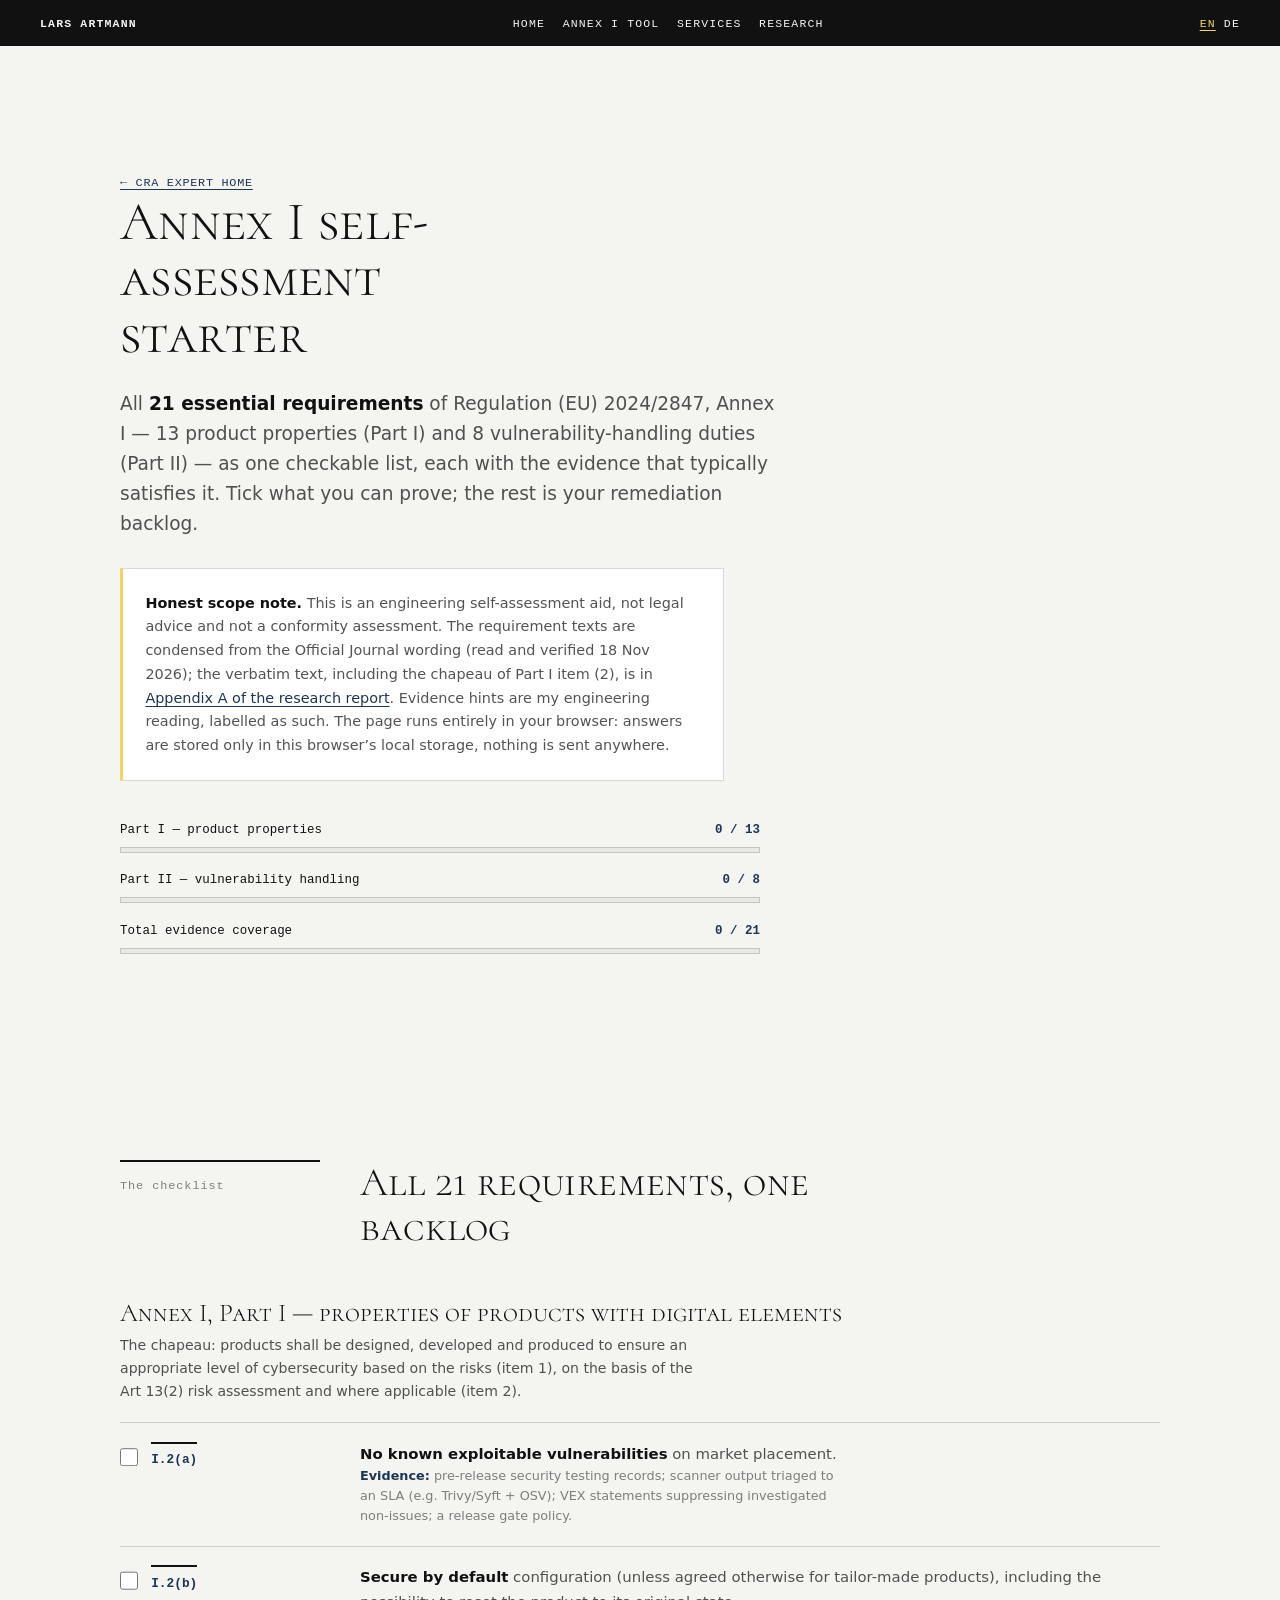
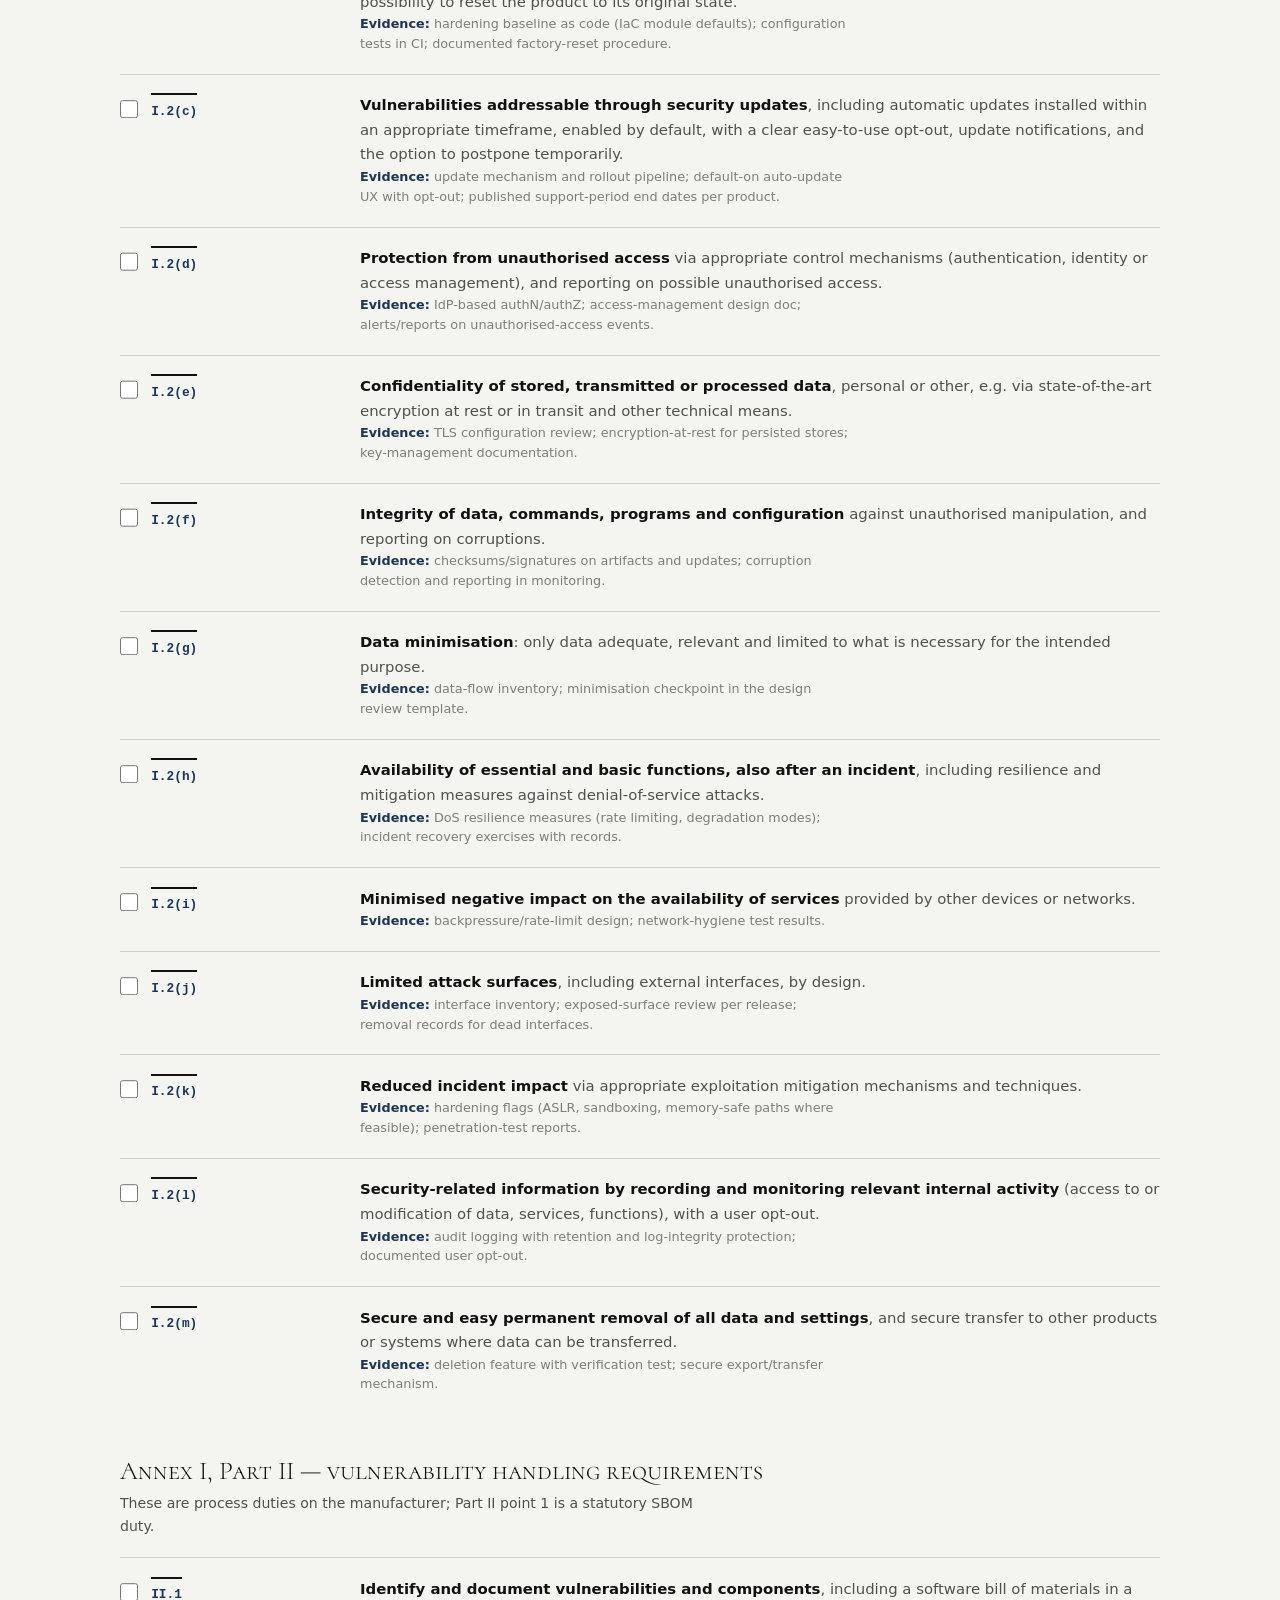
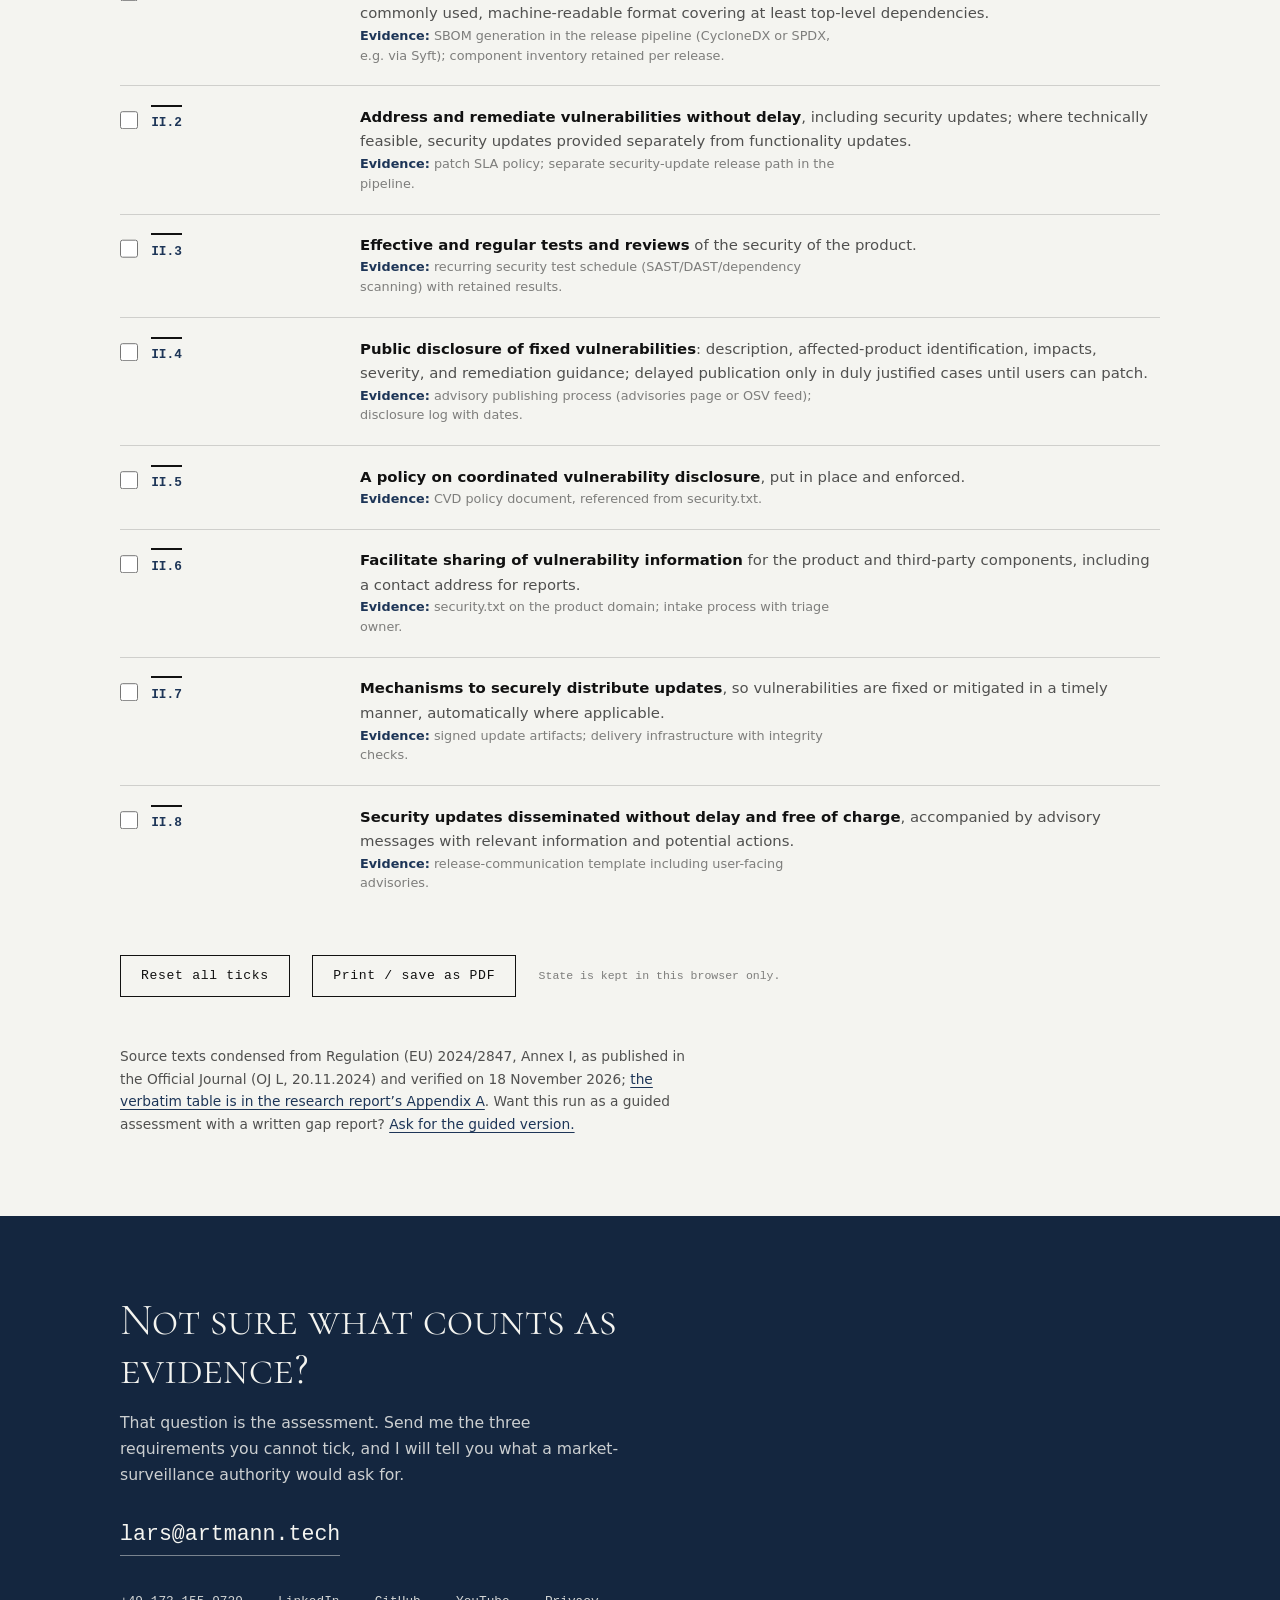
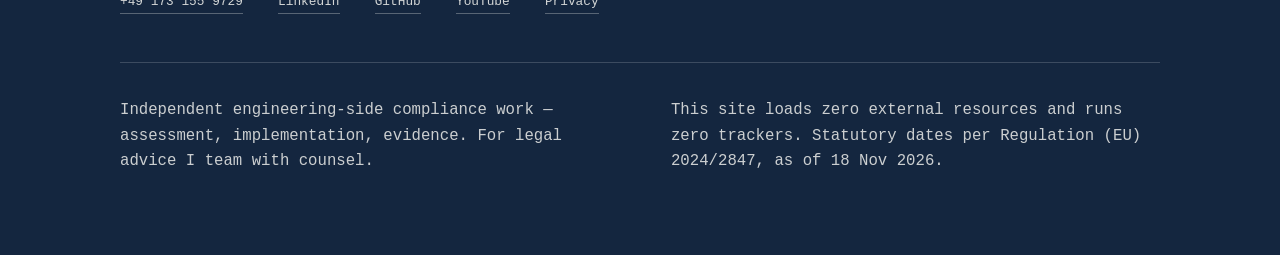
==== commit 74163c79: "deploy: site snapshot 2026-11-18T21:23:40Z" ====
--- a/annex-i.html
+++ b/annex-i.html
@@ -477,6 +477,7 @@
           <a href="https://www.linkedin.com/in/larsartmann" rel="me">LinkedIn</a>
           <a href="https://github.com/larsartmann" rel="me">GitHub</a>
           <a href="https://youtube.com/@larsartmann" rel="me">YouTube</a>
+          <a href="privacy.html">Privacy</a>
         </div>
         <div class="colophon">
           <p>
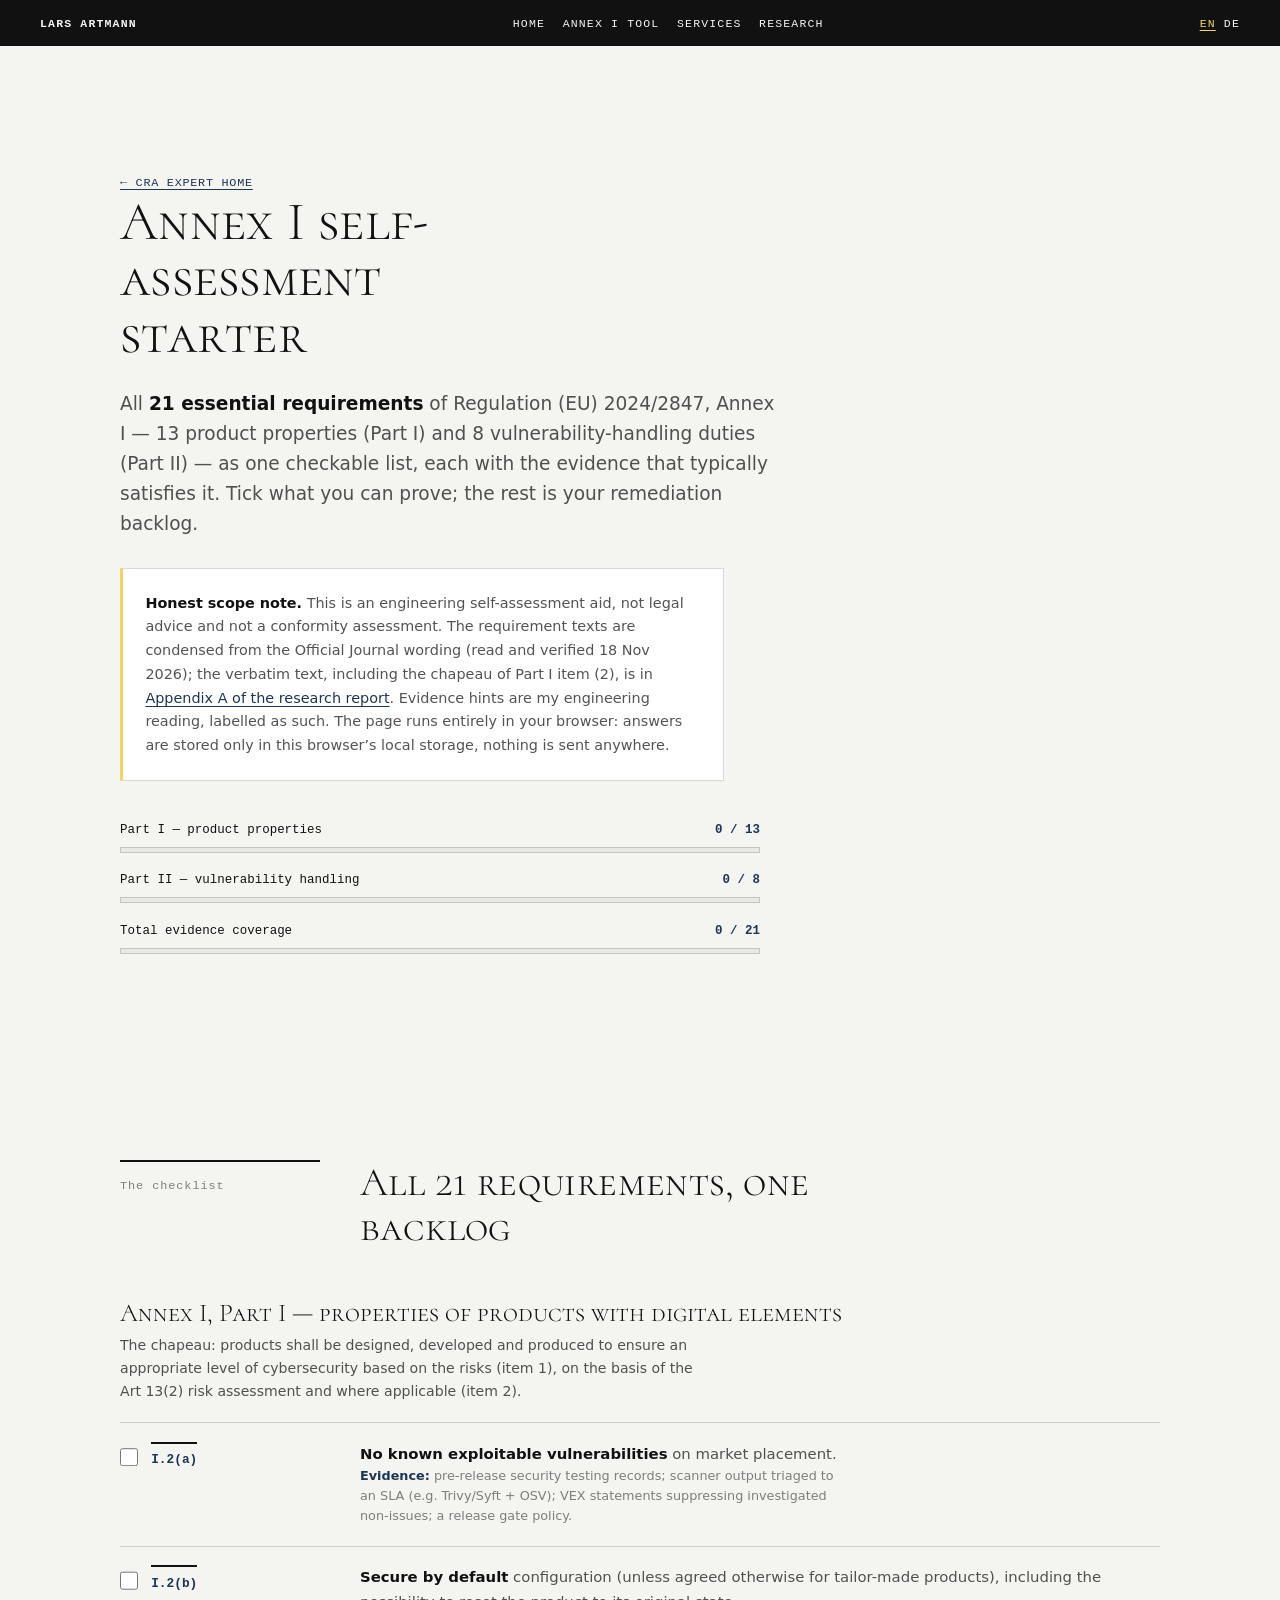
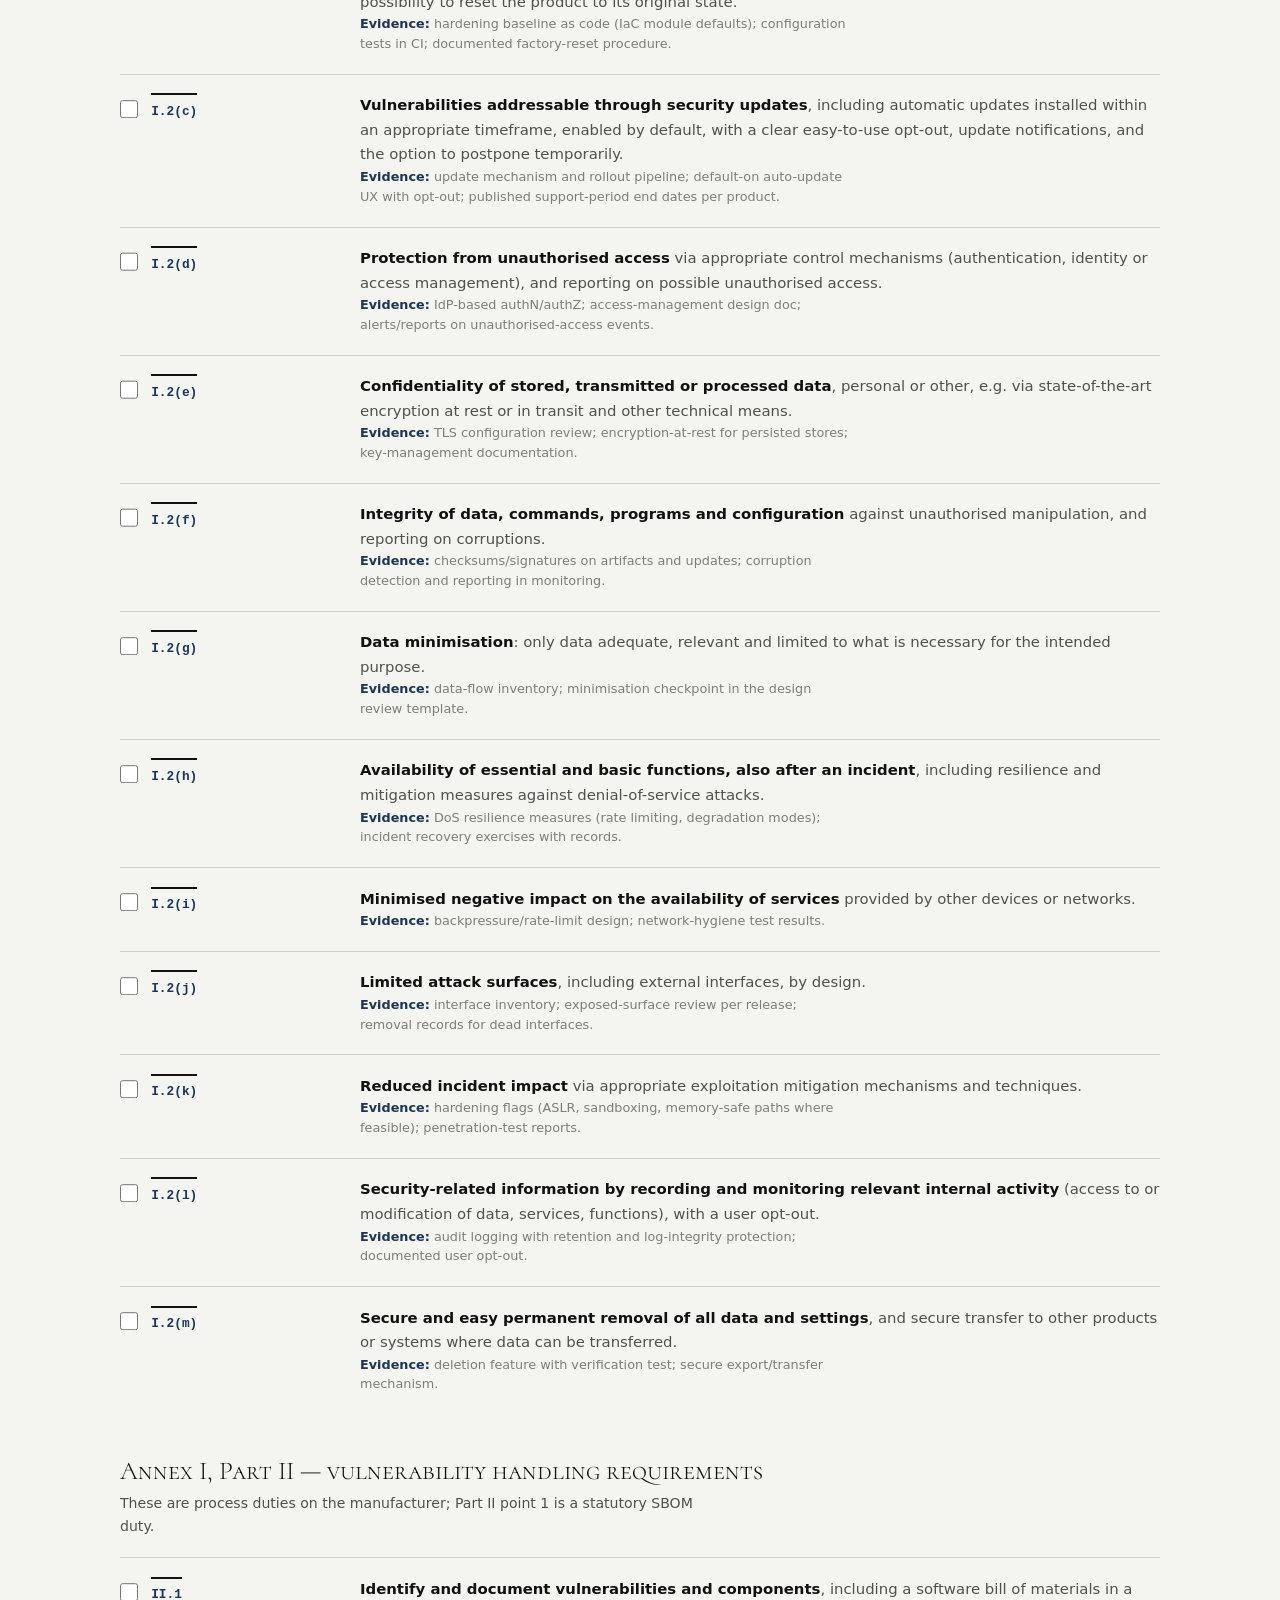
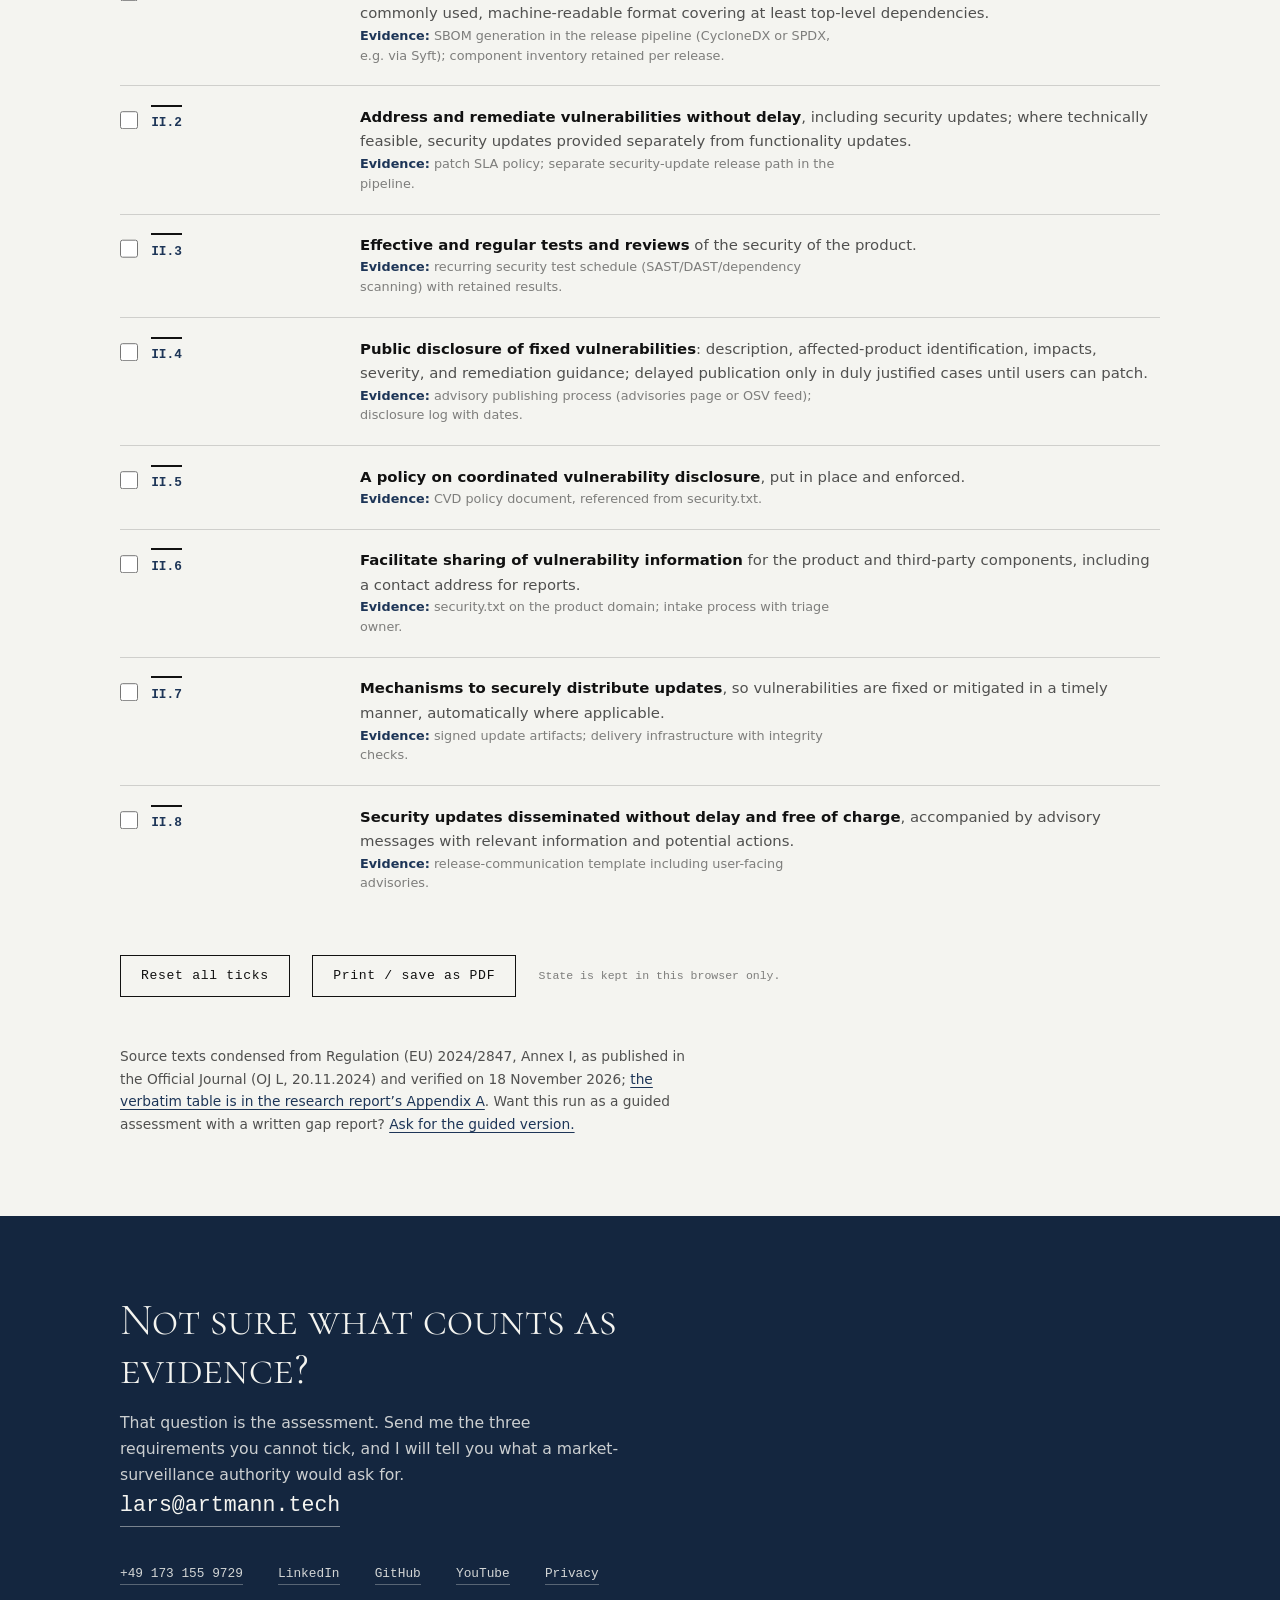
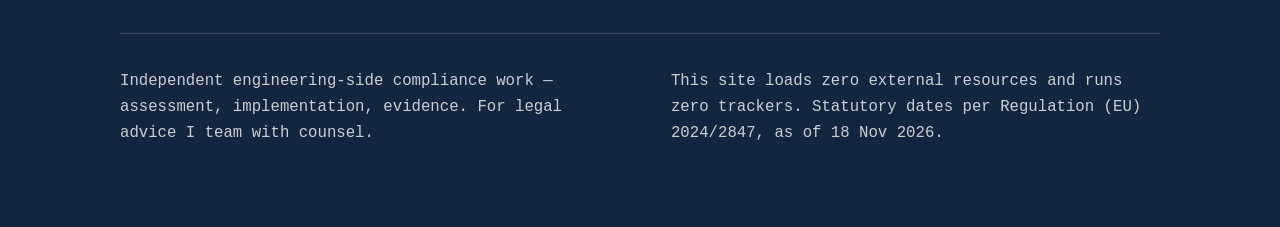
==== commit 2ea40d9d: "deploy: site snapshot 2026-11-18T21:36:10Z" ====
--- a/annex-i.html
+++ b/annex-i.html
@@ -28,6 +28,8 @@
     <meta property="og:image:height" content="630" />
     <meta name="theme-color" content="#f4f4f0" />
     <link rel="icon" href="assets/favicon.svg" type="image/svg+xml" />
+    <link rel="icon" href="assets/favicon-32.png" sizes="32x32" type="image/png" />
+    <link rel="apple-touch-icon" href="assets/apple-touch-icon.png" />
     <link
       rel="preload"
       href="assets/fonts/cormorant-sc-300.woff2"
--- a/assets/site.css
+++ b/assets/site.css
@@ -100,17 +100,18 @@
 /* --- Top bar ------------------------------------------------ */
 
 .topbar {
-  background: var(--ink);
-  color: var(--paper);
-  display: flex;
-  justify-content: space-between;
-  align-items: baseline;
-  gap: 1rem;
-  padding: 0.85rem var(--pad);
-  font-family: var(--font-mono);
-  font-size: 0.72rem;
-  letter-spacing: 0.1em;
-  text-transform: uppercase;
+position: relative;
+background: var(--ink);
+color: var(--paper);
+display: flex;
+justify-content: space-between;
+align-items: baseline;
+gap: 1rem;
+padding: 0.85rem var(--pad);
+font-family: var(--font-mono);
+font-size: 0.72rem;
+letter-spacing: 0.1em;
+text-transform: uppercase;
 }
 .topbar a {
   color: var(--paper);
@@ -141,12 +142,61 @@
   text-underline-offset: 3px;
 }
 @media (max-width: 640px) {
-  .topbar nav {
-    display: none;
-  }
-  .topbar .top-mail {
-    display: inline;
-  }
+.topbar nav {
+display: none;
+}
+.topbar .top-mail {
+display: inline;
+}
+}
+.topbar .top-menu {
+display: none;
+}
+.topbar nav a[aria-current="true"] {
+color: var(--yellow);
+}
+@media (max-width: 640px) {
+.topbar .top-menu {
+display: block;
+}
+.topbar .top-menu summary {
+cursor: pointer;
+list-style: none;
+color: var(--paper);
+}
+.topbar .top-menu summary::-webkit-details-marker {
+display: none;
+}
+.topbar .top-menu summary::after {
+content: " \25BE";
+color: var(--yellow);
+}
+.topbar .top-menu[open] summary::after {
+content: " \25B4";
+}
+.topbar .top-menu-links {
+position: absolute;
+left: var(--pad);
+right: var(--pad);
+top: 100%;
+background: var(--ink);
+border: 1px solid rgba(244, 244, 240, 0.25);
+display: grid;
+padding: 0.9rem 1rem;
+gap: 0.6rem;
+z-index: 60;
+}
+}
+.tl-sr {
+position: absolute;
+width: 1px;
+height: 1px;
+margin: -1px;
+padding: 0;
+overflow: hidden;
+clip: rect(0 0 0 0);
+white-space: nowrap;
+border: 0;
 }
 
 /* --- Shared section scaffolding ----------------------------- */
@@ -755,18 +805,107 @@
   font-size: 0.98rem;
 }
 .contact .big-mail {
-  display: inline-block;
-  margin-top: 1.8rem;
-  font-family: var(--font-mono);
-  font-size: clamp(1rem, 2.6vw, 1.35rem);
-  color: var(--paper);
-  text-decoration: none;
-  border-bottom: 1px solid rgba(244, 244, 240, 0.45);
-  padding-bottom: 3px;
+display: inline-block;
+font-family: var(--font-mono);
+font-size: clamp(1rem, 2.6vw, 1.35rem);
+color: var(--paper);
+text-decoration: none;
+border-bottom: 1px solid rgba(244, 244, 240, 0.45);
+padding-bottom: 3px;
 }
 .contact .big-mail:hover {
-  color: var(--yellow);
-  border-bottom-color: var(--yellow);
+color: var(--yellow);
+border-bottom-color: var(--yellow);
+}
+.contact .big-tel {
+display: inline-block;
+font-family: var(--font-mono);
+font-size: clamp(0.95rem, 2.2vw, 1.15rem);
+color: rgba(244, 244, 240, 0.85);
+text-decoration: none;
+border-bottom: 1px solid rgba(244, 244, 240, 0.3);
+padding-bottom: 2px;
+}
+.contact .big-tel:hover {
+color: var(--yellow);
+border-bottom-color: var(--yellow);
+}
+.contact-primary {
+margin-top: 1.2rem;
+}
+.contact-primary:first-of-type {
+margin-top: 1.8rem;
+}
+.copy-mail {
+font-family: var(--font-mono);
+font-size: 0.7rem;
+letter-spacing: 0.06em;
+text-transform: uppercase;
+background: transparent;
+color: var(--paper);
+border: 1px solid rgba(244, 244, 240, 0.45);
+padding: 0.4rem 0.85rem;
+cursor: pointer;
+margin-left: 0.9rem;
+}
+.copy-mail:hover {
+border-color: var(--yellow);
+color: var(--yellow);
+}
+.btn-light {
+background: transparent;
+color: var(--paper);
+border: 1px solid rgba(244, 244, 240, 0.45);
+}
+.btn-light:hover {
+background: rgba(244, 244, 240, 0.12);
+color: var(--yellow);
+border-color: var(--yellow);
+}
+.contact-layout {
+margin-top: 2.2rem;
+display: flex;
+gap: 2.5rem 3rem;
+align-items: flex-start;
+flex-wrap: wrap;
+}
+.contact-options {
+flex: 1 1 340px;
+display: grid;
+gap: 0.75rem;
+align-content: start;
+}
+.contact-qr {
+flex: 0 0 auto;
+margin: 0;
+text-align: center;
+font-family: var(--font-mono);
+font-size: 0.68rem;
+color: rgba(244, 244, 240, 0.7);
+}
+.contact-qr img {
+display: block;
+border: 1px solid rgba(244, 244, 240, 0.4);
+background: #fff;
+margin-bottom: 0.45rem;
+}
+.models .model-duration {
+font-family: var(--font-mono);
+font-size: 0.72rem;
+letter-spacing: 0.06em;
+text-transform: uppercase;
+color: var(--blue);
+margin-bottom: 0.55rem;
+}
+.model-list {
+margin-top: 0.65rem;
+padding-left: 1.15rem;
+}
+.model-list li {
+font-size: 0.88rem;
+line-height: 1.5;
+color: var(--ink-70);
+margin-bottom: 0.32em;
 }
 .contact-channels {
   margin-top: 2.2rem;
@@ -801,12 +940,13 @@
 /* --- Performance: skip painting far-off sections ---------------- */
 
 #services,
+#engagement,
 #research,
 #track,
 #method,
 #about {
-  content-visibility: auto;
-  contain-intrinsic-size: auto 700px;
+content-visibility: auto;
+contain-intrinsic-size: auto 700px;
 }
 
 /* --- Print: the page must survive a recruiter's printer ----------- */
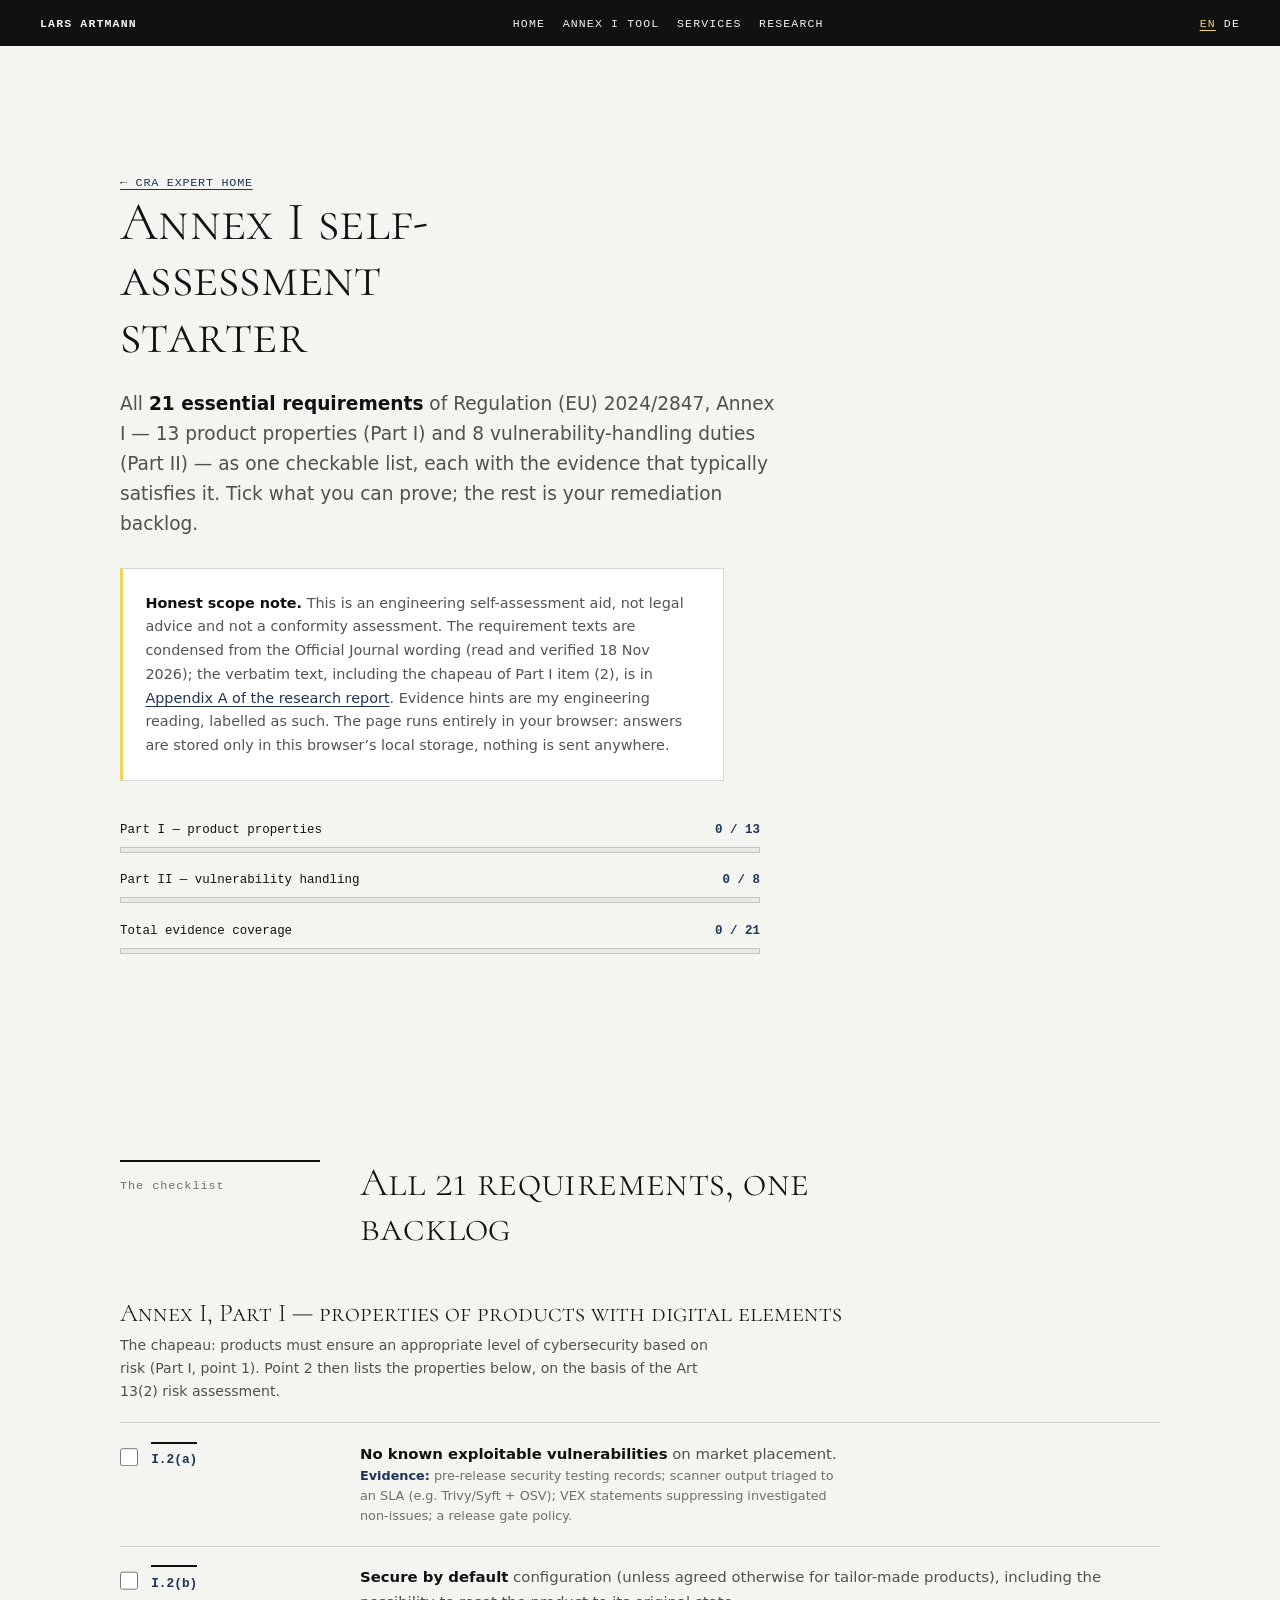
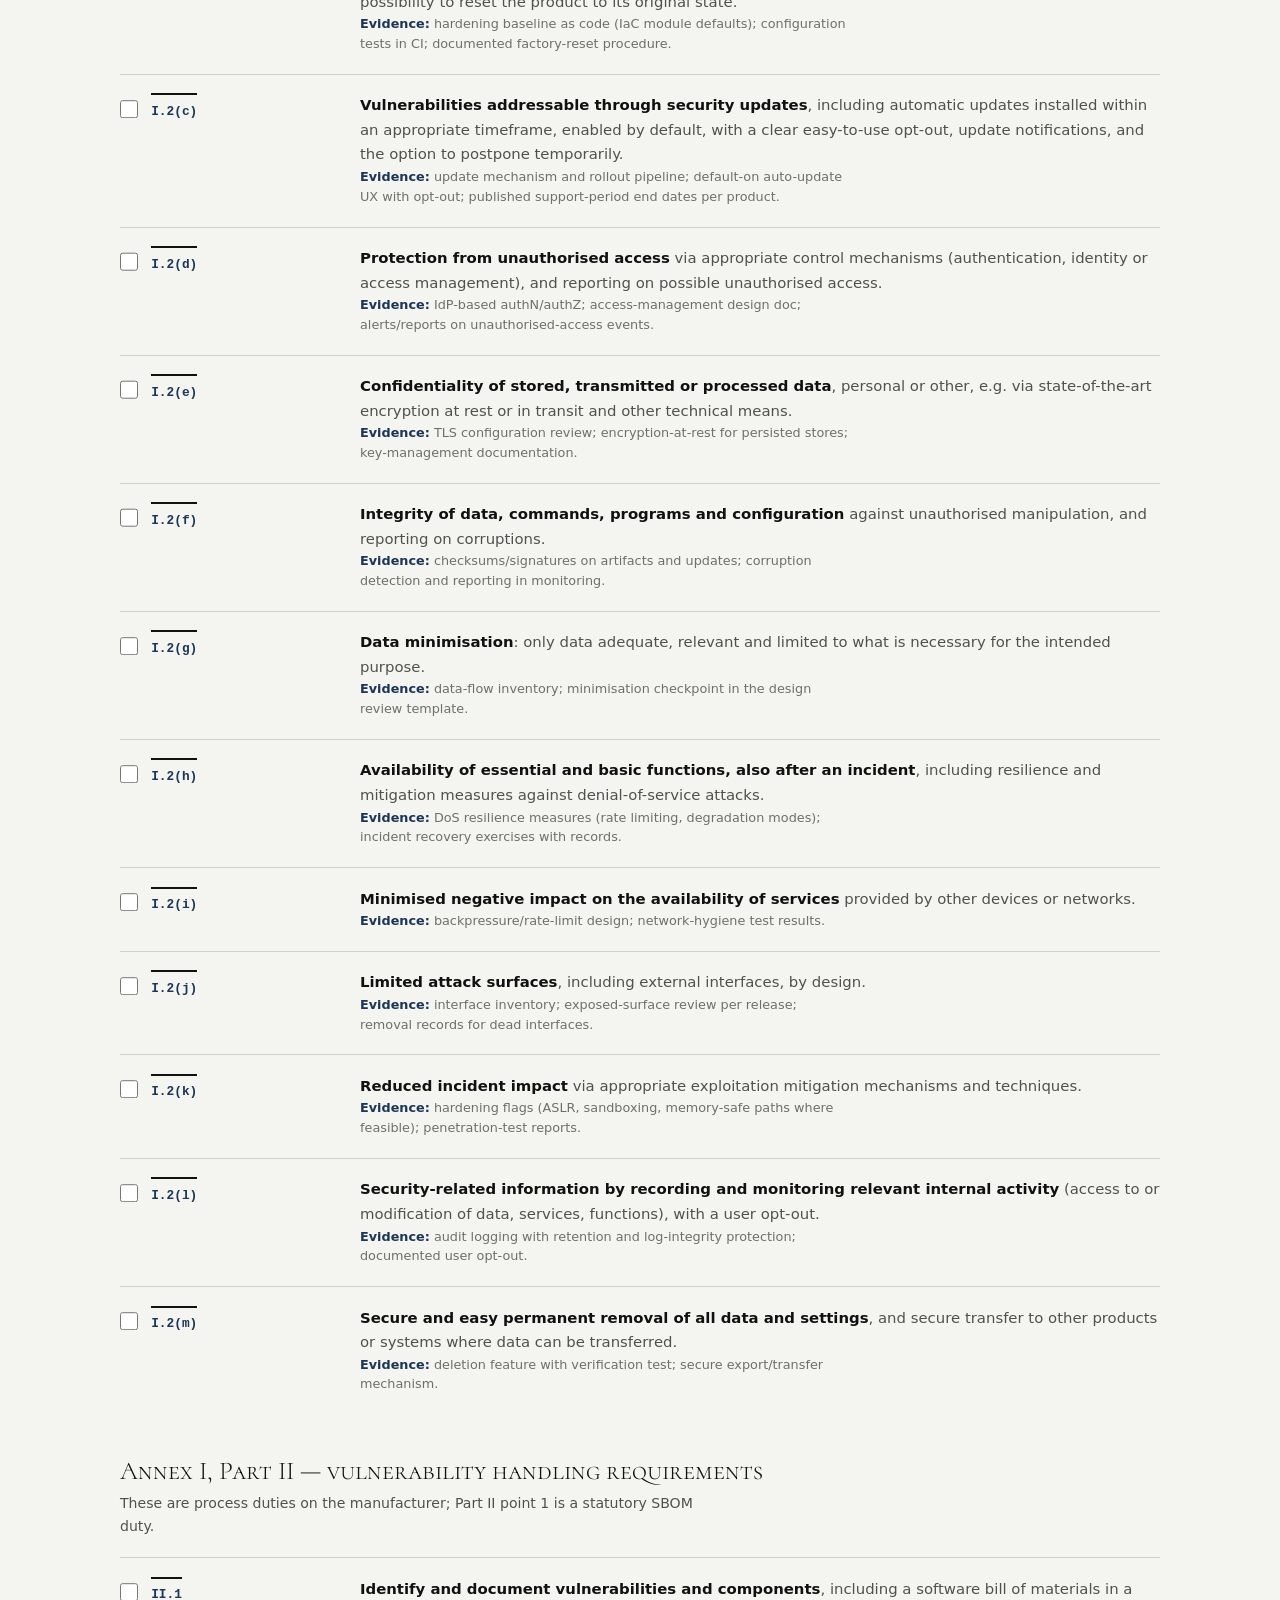
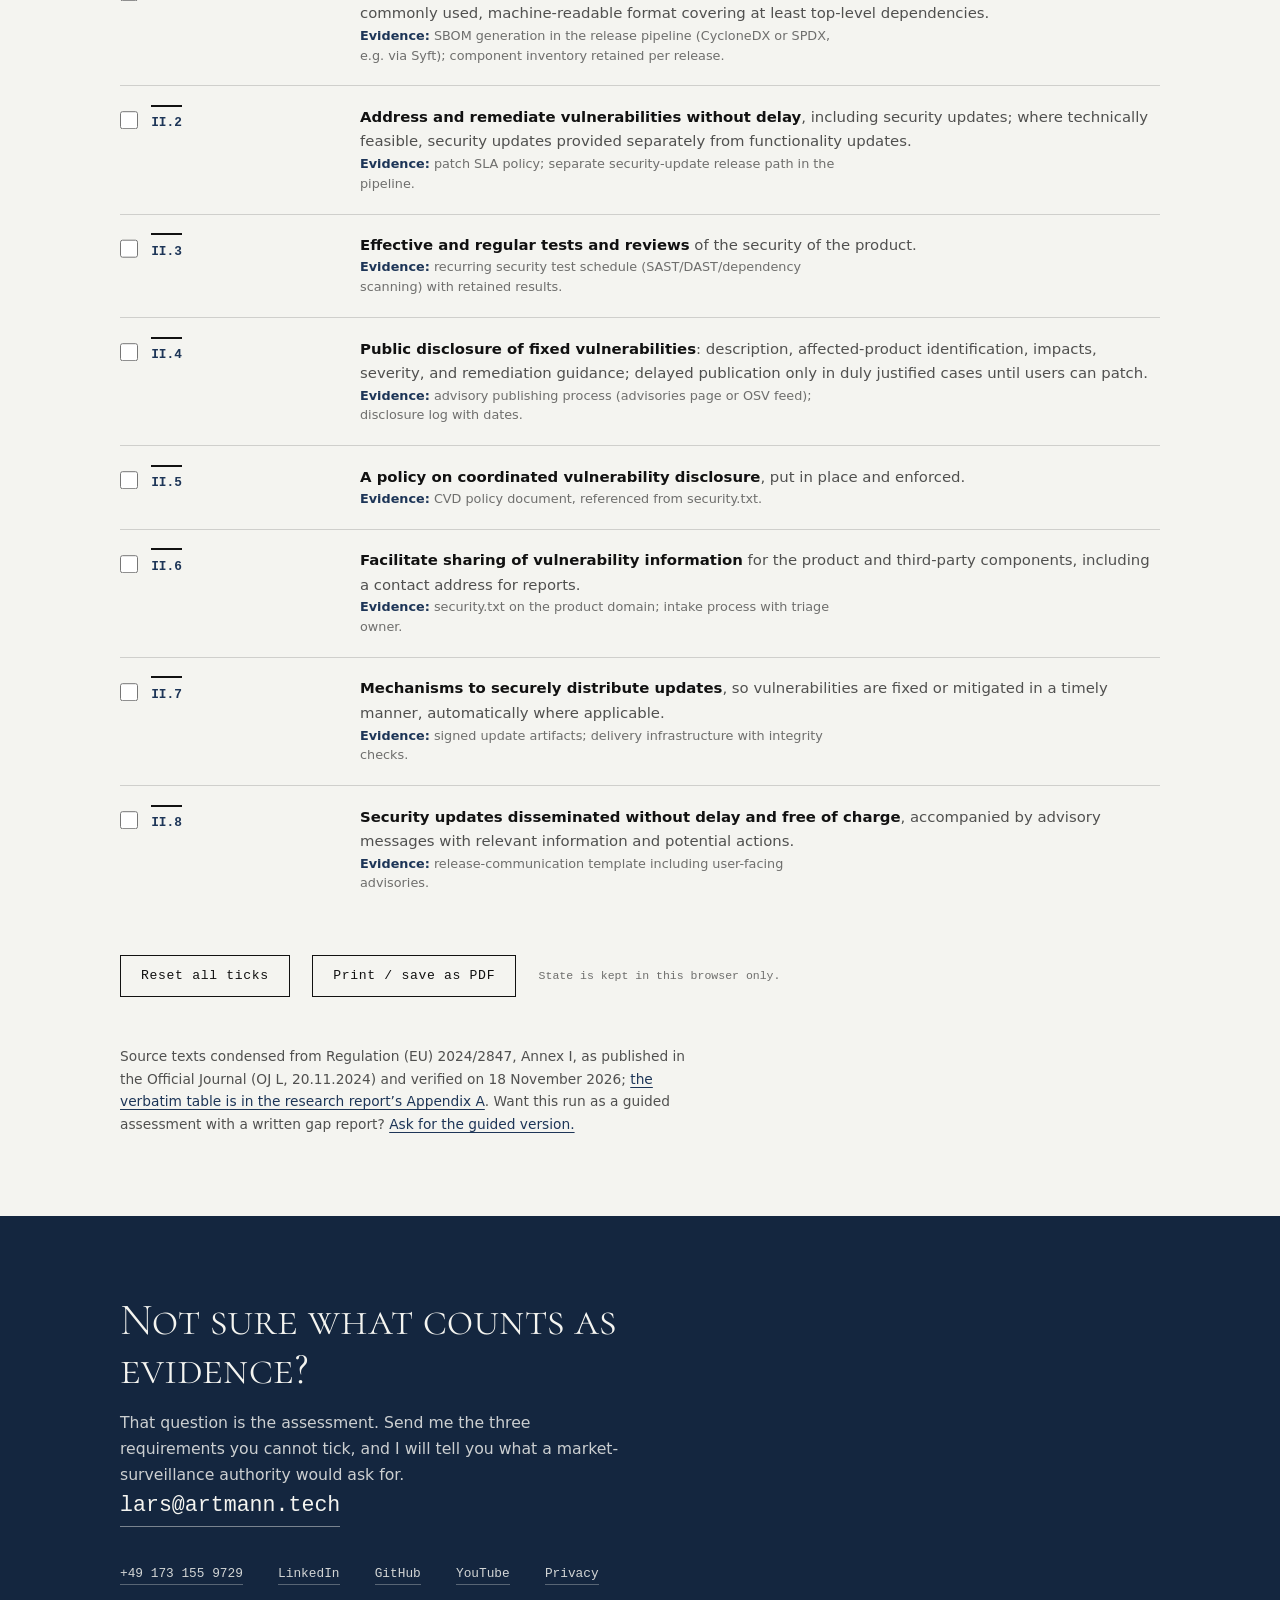
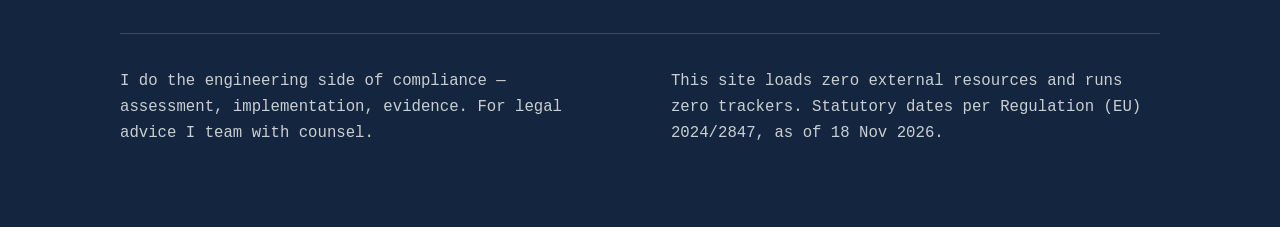
==== commit a52b6b09: "deploy: site snapshot 2026-11-19T07:26:07Z" ====
--- a/annex-i.html
+++ b/annex-i.html
@@ -287,10 +287,9 @@
 
         <h3>Annex I, Part I &mdash; properties of products with digital elements</h3>
         <p class="part-note">
-          The chapeau: products shall be designed, developed and produced to
-          ensure an appropriate level of cybersecurity based on the risks
-          (item 1), on the basis of the Art 13(2) risk assessment and where
-          applicable (item 2).
+          The chapeau: products must ensure an appropriate level of
+          cybersecurity based on risk (Part I, point 1). Point 2 then lists the
+          properties below, on the basis of the Art 13(2) risk assessment.
         </p>
 
         <div class="req">
@@ -473,7 +472,7 @@
           cannot tick, and I will tell you what a market-surveillance authority
           would ask for.
         </p>
-        <a class="big-mail" href="mailto:lars@artmann.tech">lars@artmann.tech</a>
+        <a class="big-mail" href="mailto:lars@artmann.tech?subject=Annex%20I%3A%20three%20requirements%20I%20cannot%20tick">lars@artmann.tech</a>
         <div class="contact-channels">
           <a href="tel:+491731559729">+49 173 155 9729</a>
           <a href="https://www.linkedin.com/in/larsartmann" rel="me">LinkedIn</a>
@@ -483,7 +482,7 @@
         </div>
         <div class="colophon">
           <p>
-            Independent engineering-side compliance work &mdash; assessment,
+            I do the engineering side of compliance &mdash; assessment,
             implementation, evidence. For legal advice I team with counsel.
           </p>
           <p>
--- a/assets/site.css
+++ b/assets/site.css
@@ -19,7 +19,7 @@
   --paper-sunken: #e9e9e3;
   --ink: #111111;
   --ink-70: rgba(17, 17, 17, 0.72);
-  --ink-50: rgba(17, 17, 17, 0.52);
+  --ink-50: rgba(17, 17, 17, 0.59);
   --hairline: rgba(17, 17, 17, 0.16);
   --hairline-strong: rgba(17, 17, 17, 0.34);
   --blue: #1d3557;
@@ -270,7 +270,7 @@
 .hero .claim {
   font-family: var(--font-display);
   font-weight: 300;
-  font-size: clamp(2.5rem, 6.4vw, 4.6rem);
+  font-size: clamp(1.95rem, 6.4vw, 4.6rem);
   line-height: 1.04;
   letter-spacing: 0.005em;
   max-width: 15ch;
@@ -488,7 +488,7 @@
 }
 @media (max-width: 640px) {
   .timeline {
-    padding-inline: 0;
+    padding-inline: 0.6rem;
   }
   .tl-tick .tl-label {
     width: 110px;
@@ -496,6 +496,9 @@
   }
   .tl-today .tag {
     display: none;
+  }
+  .tl-caption {
+    margin-top: 5.6rem;
   }
 }
 
